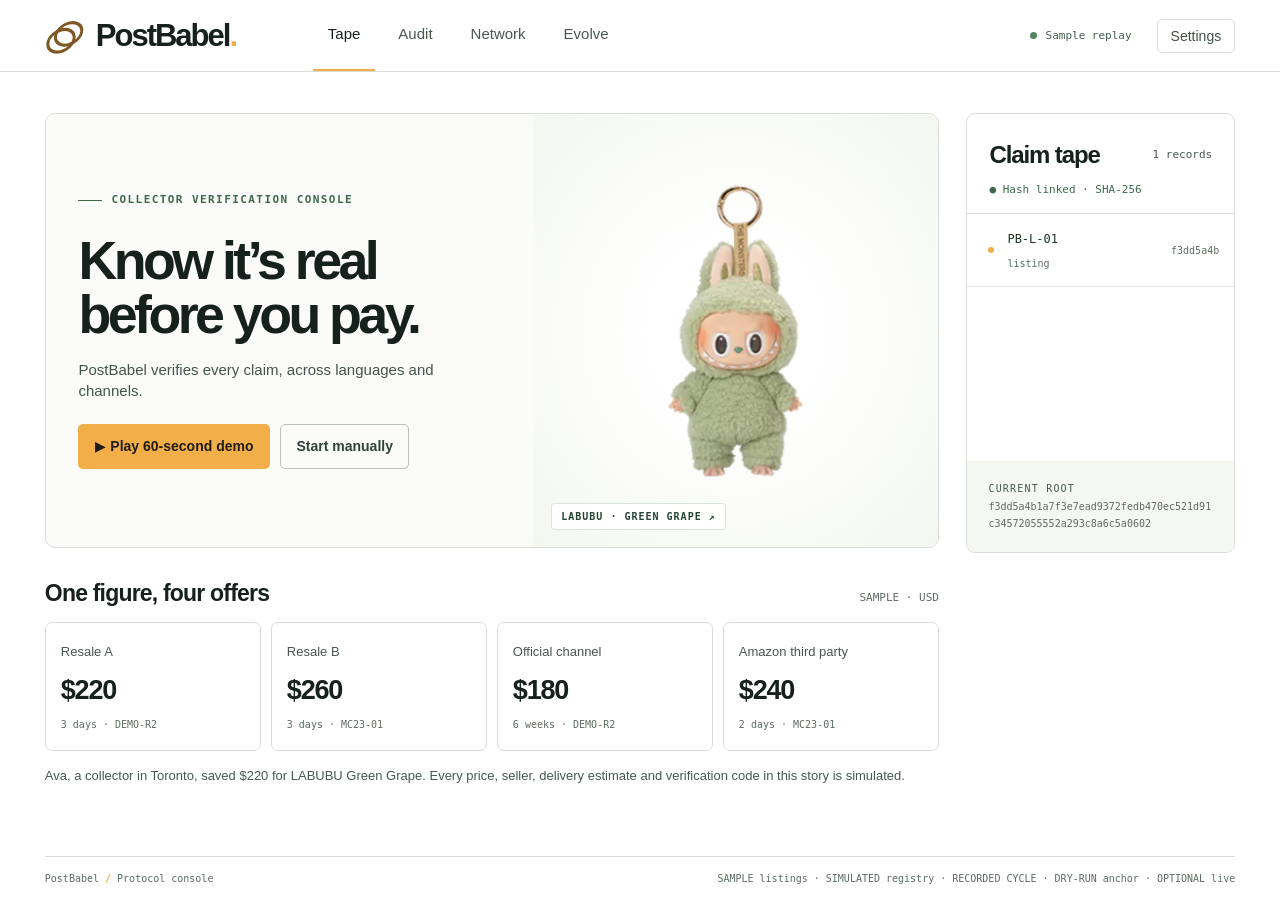
==== index.html @ d7494ce2 "Publish PostBabel collectible verification demo" ====
<!doctype html>
<html lang="en">
<head>
<meta charset="utf-8"><meta name="viewport" content="width=device-width, initial-scale=1">
<meta name="theme-color" content="#ffffff"><title>PostBabel · Claim Tape</title>
<link rel="icon" href="data:,"><link rel="preload" as="image" href="assets/labubu-green-grape.webp" fetchpriority="high"><link rel="stylesheet" href="style.css">
<script defer src="lib/sha256.js"></script><script defer src="data.js"></script><script defer src="engine.js"></script>
<script defer src="views.js"></script><script defer src="app.js"></script>
</head><body>
<header class="top"><button class="brand" data-act="home" aria-label="PostBabel home"><i class="reel"></i>PostBabel<span>.</span></button>
<nav id="views" aria-label="Console views"></nav><div class="system"><b class="statusdot"></b> Sample replay <button data-act="settings" class="settings">Settings</button></div></header>
<main class="shell"><section id="work" aria-live="off"></section><aside id="rail" aria-label="Claim tape"></aside></main>
<footer><span>PostBabel <b>/</b> Protocol console</span><span>SAMPLE listings · SIMULATED registry · RECORDED CYCLE · DRY-RUN anchor · OPTIONAL live</span></footer>
<dialog id="dialog"><div class="dialogbar"><span id="dialogTitle"></span><button class="quiet" data-act="close">Close ×</button></div><div id="dialogBody"></div></dialog>
<div id="notice" role="status"></div>
</body></html>
---- style.css ----
:root{color-scheme:light;--bg:#ffffff;--panel:#ffffff;--panel2:#f9faf8;--line:#d8ded8;--ink:#16201c;--dim:#49574f;--muted:#5e6b62;--amber:#f2af49;--moss:#3d684d;--red:#a64232;--font:"Helvetica Neue",Arial,"PingFang SC",sans-serif;--mono:"SF Mono",Menlo,Consolas,monospace}
*{box-sizing:border-box}body{margin:0;background:var(--bg);color:var(--ink);font:16px/1.48 var(--font)}button,input,select,textarea{font:inherit}button,select{cursor:pointer}button:focus-visible,a:focus-visible,input:focus-visible,textarea:focus-visible,select:focus-visible{outline:2px solid var(--amber);outline-offset:3px}button{color:var(--ink);background:none;border:0}button:disabled{opacity:.42;cursor:default}a{color:var(--amber)}button:not(:disabled),a{transition:background .18s,color .18s,border-color .18s}button:not(:disabled):hover{color:#152e21}h1,h2,h3,h4,p{margin:0}button.primary:hover{background:#f5c37e;color:#1b231c}button.secondary:hover,.pill:hover,.mini:hover{background:#ecf1e9}
.top{height:72px;display:flex;align-items:center;border-bottom:1px solid var(--line);padding:0 clamp(24px,3.5vw,72px);gap:clamp(30px,6vw,114px);background:#ffffff}
.brand{font-weight:690;font-size:31px;letter-spacing:-2px;display:flex;align-items:center;padding:0;line-height:1}.brand span{color:var(--amber)}.reel{position:relative;display:inline-block;width:38px;height:32px;margin-right:13px;transform:rotate(-13deg)}.reel:before,.reel:after{content:'';position:absolute;width:24px;height:18px;border:3px solid #7e5724;border-radius:50%;transform:skew(-16deg);left:0;top:8px}.reel:after{left:9px;top:3px}.top nav{align-self:stretch;display:flex;gap:8px}.top nav button{padding:0 15px;border-bottom:2px solid transparent;color:var(--dim);font-size:15px}.top nav button.on{color:var(--ink);border-color:var(--amber)}.system{margin-left:auto;display:flex;align-items:center;gap:9px;font:11px var(--mono);color:#445e4d;white-space:nowrap}.statusdot{height:7px;width:7px;border-radius:50%;background:#51845f;display:inline-block}.settings{font:14px var(--font);margin-left:16px;border:1px solid var(--line);padding:8px 13px;border-radius:5px;color:#435147}
.shell{display:grid;grid-template-columns:minmax(0,1fr) clamp(255px,21vw,364px);gap:clamp(22px,2.15vw,46px);max-width:2030px;padding:clamp(25px,3.2vw,64px) clamp(24px,3.5vw,72px) 30px;margin:auto;align-items:start}#work{min-width:0}#rail{position:sticky;top:20px;background:#ffffff;border:1px solid var(--line);border-radius:9px;overflow:hidden;min-height:440px;max-height:calc(100vh - 36px);display:flex;flex-direction:column}.railHead{padding:23px 22px 17px;border-bottom:1px solid var(--line)}.railHead h2{font-size:24px;font-weight:580;letter-spacing:-1.1px}.railTop{display:flex;align-items:center;justify-content:space-between}.count{font:11px var(--mono);color:var(--dim)}.railMeta{display:flex;align-items:center;gap:7px;color:var(--moss);font:11px var(--mono);margin-top:11px}.railMeta.bad{color:var(--red)}.railList{overflow-y:auto;min-height:90px;max-height:57vh;scrollbar-width:thin}.railrow{width:100%;padding:12px 15px 12px 21px;display:grid;grid-template-columns:10px 1fr auto;gap:9px;align-items:center;text-align:left;border-bottom:1px solid #e4e8e3}.railrow:hover{background:#eff4ed}.railrow i{display:block;width:6px;height:6px;border-radius:50%;background:var(--amber)}.railrow.check i,.railrow.attestation i{background:var(--moss)}.railrow.translation i{background:#568099}.railrow.fail i,.railrow.dispute i{background:var(--red)}.railrow code{font-size:12px;color:#233429}.railrow small{color:var(--muted);font:10px var(--mono)}.railrow em{font:10px var(--mono);color:var(--muted);font-style:normal}.railfoot{padding:19px 21px;margin-top:auto;background:#f4f7f2;color:var(--muted);font:10px/1.75 var(--mono);overflow-wrap:anywhere}.railfoot strong{display:block;color:var(--dim);font-weight:500;letter-spacing:.12em}
.kicker,.subcap{font:600 11px/1.5 var(--mono);letter-spacing:.13em;text-transform:uppercase;color:var(--moss)}.kicker{display:flex;align-items:center;gap:9px}.kicker:before{content:'';height:1px;width:24px;background:currentColor}.hero{display:grid;grid-template-columns:minmax(0,1fr) minmax(235px,.83fr);background:#fbfcf9;border:1px solid var(--line);border-radius:10px;overflow:hidden;min-height:435px}.heroCopy{padding:clamp(27px,3vw,62px) clamp(22px,2.55vw,54px);display:flex;flex-direction:column;justify-content:center}.hero h1{font-size:clamp(42px,4.2vw,84px);font-weight:550;letter-spacing:-.066em;line-height:1.015;margin:24px 0 17px}.heroCopy p{max-width:32em;color:#455448;font-size:clamp(15px,1.1vw,21px);line-height:1.45}.heroArt{margin:0;position:relative;background:#f0f1e9;min-height:355px;overflow:hidden}.heroArt img{position:absolute;width:100%;height:100%;object-fit:cover;object-position:51% center}.heroArt figcaption{position:absolute;left:18px;bottom:17px;font:10px var(--mono);letter-spacing:.1em;background:#f5f7eced;color:#16201c;padding:7px 9px;border-radius:3px}.actions{display:flex;gap:10px;align-items:center;flex-wrap:wrap;margin:22px 0 0}.primary,.secondary,.pill,.mini,.quiet{border-radius:5px;font-weight:570}.primary{background:var(--amber);color:#211c13;padding:12px 17px;font-size:14px}.secondary{border:1px solid #b9c2b9;color:#304135;padding:11px 15px;font-size:14px}.quiet{color:var(--dim);font-size:13px;padding:7px 9px}.mini,.pill{display:inline-block;background:#f5f7f2;border:1px solid var(--line);color:#3c5144;padding:7px 11px;font-size:12px}.pill.active,.mini.active{border-color:#9a7446;color:#79511b}.metaLine{display:flex;justify-content:space-between;align-items:baseline;gap:15px;margin:28px 0 12px}.metaLine h2{font-size:23px;letter-spacing:-.8px;font-weight:570}.metaLine span{font:11px var(--mono);color:var(--muted)}.offerGrid{display:grid;grid-template-columns:repeat(4,1fr);gap:10px}.offerTile{background:var(--panel);border:1px solid var(--line);border-radius:7px;padding:16px 15px;text-align:left;min-width:0}.offerTile:hover{border-color:#879e84}.offerTile .price{display:block;font-size:27px;letter-spacing:-1.2px;margin:8px 0 0}.offerTile .channel{color:var(--dim);font-size:13px}.offerTile small{font:10px var(--mono);color:var(--muted)}.introNote{font-size:13px;color:var(--dim);margin-top:15px}
.stagehead{display:flex;align-items:flex-end;justify-content:space-between;gap:14px;margin-bottom:18px}.stagehead h1,.viewhead h1{font-size:clamp(34px,3vw,57px);line-height:1.08;letter-spacing:-.052em;font-weight:540;margin:9px 0}.stagehead p,.viewhead p,.lead{font-size:15px;color:var(--dim);max-width:70ch}.stepbar{display:flex;gap:2px;margin-bottom:18px;border-bottom:1px solid var(--line);overflow:auto}.stepbar button{padding:9px 10px 11px;font:11px var(--mono);color:var(--muted);border-bottom:2px solid transparent;white-space:nowrap}.stepbar button.current{border-color:var(--amber);color:#7a541d}.panel{border:1px solid var(--line);background:var(--panel);border-radius:8px;padding:clamp(17px,1.8vw,35px)}.panel+.panel{margin-top:14px}.panel h3,.panel h2{font-weight:580;letter-spacing:-.65px;line-height:1.24}.panel h3{font-size:21px}.panel h2{font-size:27px}.panel p{color:var(--dim)}.panel .subcap{display:block;margin-bottom:9px}.split{display:grid;grid-template-columns:1fr 1fr;gap:16px}.split .panel+.panel{margin:0}.stageNav{display:flex;justify-content:space-between;align-items:center;margin-top:16px}.stepCount,.mono,code,pre{font-family:var(--mono)}.stepCount{font-size:12px;color:var(--muted)}textarea,input,select{background:#ffffff;color:var(--ink);border:1px solid #c8d1c8;border-radius:4px;padding:9px 11px;max-width:100%}textarea{width:100%;min-height:112px;padding:15px;margin-top:13px;resize:vertical;line-height:1.6}.fieldgrid{display:grid;grid-template-columns:1fr 1fr;gap:0 20px}.field{padding:11px 0;border-bottom:1px solid var(--line)}.field small{display:block;color:var(--muted);font:10px var(--mono);letter-spacing:.07em;text-transform:uppercase}.field div{margin-top:3px}.chips{display:flex;gap:7px;flex-wrap:wrap;margin-top:12px}.note{font-size:13px;color:var(--dim);margin-top:12px}.source{font-size:19px;color:#1e3027;line-height:1.86;margin:10px 0}mark{background:#fbf0ce;color:#624814;border-bottom:1px solid var(--amber);border-radius:2px;padding:1px 2px}.gloss{padding:9px 0;border-bottom:1px solid var(--line)}.gloss b{color:#25392a}.gloss span{color:var(--dim);font-size:13px}.chip{display:inline-flex;align-items:center;gap:5px;font:10px var(--mono);letter-spacing:.06em;text-transform:uppercase;padding:5px 7px;border-radius:3px;color:#42544a;background:#eaf0e9;white-space:nowrap}.chip.pass,.chip.green{color:#215e36;background:#e2f1e2}.chip.fail,.chip.red{color:#933724;background:#fbe7e1}.chip.warn{color:#76541e;background:#fbf0d8}.chip.info{color:#3f5b66;background:#e9f0f3}
.result{padding:18px 20px;border-left:3px solid var(--moss);background:#ecf5ec;border-radius:3px;margin-bottom:14px}.result.bad{background:#fcf0ed;border-color:var(--red)}.result h2{font-size:clamp(24px,2.0vw,39px);font-weight:550;letter-spacing:-.04em;margin:6px 0}.result p{color:#405246;font-size:14px}.checks{display:grid;grid-template-columns:1fr 1fr;gap:10px;margin-top:14px}.check{padding:13px;border:1px solid var(--line);background:#fcfdfb;border-radius:4px;display:flex;justify-content:space-between;align-items:center;gap:6px}.check small{display:block;color:var(--muted);font-size:12px}.controls{display:flex;gap:8px;flex-wrap:wrap;align-items:center;margin:15px 0}.controls label{color:var(--dim);font-size:12px}.controls select{display:block;font-size:13px;min-width:93px;padding:5px 7px;margin-top:3px}.datatable{width:100%;border-collapse:collapse;text-align:left}.datatable th{font:10px var(--mono);text-transform:uppercase;letter-spacing:.08em;color:var(--muted);padding:9px 10px;border-bottom:1px solid var(--line)}.datatable td{padding:10px;border-bottom:1px solid #e3e8e2;font-size:13px}.datatable tr.selected{background:#f1f6ef}.datatable tr.broken{background:#fae8e3}.datatable button{padding:0;text-align:left;color:#715221}.tablewrap{overflow:auto;max-height:49vh}.viewhead{margin-bottom:17px}.hex{display:block;overflow-wrap:anywhere;font:12px/1.65 var(--mono);color:#3a5d40;background:#f4f6f1;border:1px solid var(--line);border-radius:4px;padding:12px;margin:10px 0}.rolegrid{display:grid;grid-template-columns:repeat(3,1fr);gap:10px;margin:15px 0}.rolegrid .panel{margin:0;padding:17px}.rolegrid p{font-size:13px;margin-top:5px}.metrics{display:flex;gap:12px;align-items:flex-end;height:116px;padding:8px 0 0;margin:12px 0 18px}.bar{flex:1;background:#c8dcc1;border-top:2px solid #6c8f65;border-radius:3px 3px 0 0;min-width:0;display:flex;align-items:flex-start;justify-content:space-between;padding:7px 8px;font:12px var(--mono)}.bar:last-child{background:#adcaa2}.matrix td{padding:5px 9px}.cellscore{font:11px var(--mono);color:#426849}.draft{line-height:1.65;padding-left:22px;color:#243529}.draft li{margin:8px 0}.test{display:flex;justify-content:space-between;border-bottom:1px solid var(--line);padding:8px 0;gap:10px}.demoStrip{margin-bottom:14px;display:flex;align-items:center;gap:13px;background:#f4f6f0;padding:9px 12px;border:1px solid #d3decf;border-radius:5px;font:11px var(--mono);color:#3f5542}.demoStrip progress{flex:1;height:5px;accent-color:var(--amber)}footer{display:flex;justify-content:space-between;gap:16px;margin:12px clamp(24px,3.5vw,72px) 0;border-top:1px solid var(--line);padding:14px 0;color:var(--muted);font:10px/1.5 var(--mono)}footer b{color:var(--amber)}dialog{width:min(680px,93vw);max-height:85vh;color:var(--ink);background:var(--panel);border:1px solid #b7c6b6;border-radius:9px;padding:0;box-shadow:0 30px 130px #182c1e35}dialog::backdrop{background:#14241959}.dialogbar{display:flex;justify-content:space-between;align-items:center;padding:12px 20px;border-bottom:1px solid var(--line);font:13px var(--mono)}#dialogBody{padding:19px 21px}pre{font-size:12px;line-height:1.55;white-space:pre-wrap;overflow-wrap:anywhere}.formrow{display:block;margin:12px 0;font-size:13px;color:var(--dim)}.formrow input:not([type=checkbox]){width:100%;margin-top:4px}.formrow input[type=checkbox]{vertical-align:middle}#notice{position:fixed;bottom:23px;left:50%;transform:translateX(-50%);background:#e6efe2;color:#203b2a;border-radius:4px;padding:8px 15px;box-shadow:0 5px 20px #1d321b24;font-size:13px;opacity:0;pointer-events:none}.visible#notice{opacity:1}.muted{color:var(--dim)}.sr{position:absolute;width:1px;height:1px;overflow:hidden;clip-path:inset(50%)}.listempty{padding:25px 20px;color:var(--dim);font-size:13px}
@media(min-width:1600px){.hero{min-height:510px}.top{height:90px}.offerTile{padding:22px}.heroArt figcaption{left:24px;bottom:22px}.railrow{padding-top:15px;padding-bottom:15px}.panel p,.datatable td{font-size:16px}.stagehead p,.viewhead p{font-size:19px}}
@media(max-width:1100px){.shell{grid-template-columns:minmax(0,1fr) 225px;gap:16px}.top{gap:22px}.top nav{gap:0}.top nav button{padding:0 10px}.hero{grid-template-columns:1.04fr .83fr}.heroCopy{padding:24px}.hero h1{font-size:43px}.heroArt{min-height:310px}.offerGrid{grid-template-columns:repeat(2,1fr)}.system{font-size:10px}.checks{grid-template-columns:1fr}}
@media(max-width:760px){.top{height:auto;min-height:63px;gap:10px;padding:10px 14px;flex-wrap:wrap}.brand{font-size:24px}.top nav{order:3;width:100%;height:35px}.top nav button{flex:1}.shell{grid-template-columns:1fr;padding:18px 14px}.hero{grid-template-columns:1fr}.heroArt{min-height:235px;max-height:280px}.heroArt img{object-fit:contain}.hero h1{font-size:45px}.heroCopy{padding:25px}.split,.rolegrid{grid-template-columns:1fr}#rail{position:static;min-height:0}.railList{max-height:230px}.system{margin-left:auto}.stagehead{align-items:flex-start;flex-direction:column}.stagehead p{font-size:14px}.stepbar button{padding:8px 6px}footer{flex-direction:column;margin:10px 14px}.panel{padding:15px}.rolegrid .panel{margin:0}}
@media(prefers-reduced-motion:reduce){*{transition:none!important;scroll-behavior:auto!important}}

body{min-height:100vh;display:flex;flex-direction:column}.shell{width:100%;flex:1}footer{position:sticky;bottom:0;z-index:2;background:var(--bg)}
@media(max-width:760px){footer{position:static}}

.heroArt{background:radial-gradient(ellipse at center,#fff 28%,#f4f7f0 100%)}
.heroArt img{object-fit:contain;inset:0;margin:auto;height:90%;width:100%}
.heroArt figcaption{background:#ffffffeb;border:1px solid #dce5d9}
.heroArt a{color:#244435;text-decoration:none;font-weight:600}
.heroArt a:hover,.sourceLink:hover{text-decoration:underline}
.sourceLink{color:#255c42;font-weight:600}
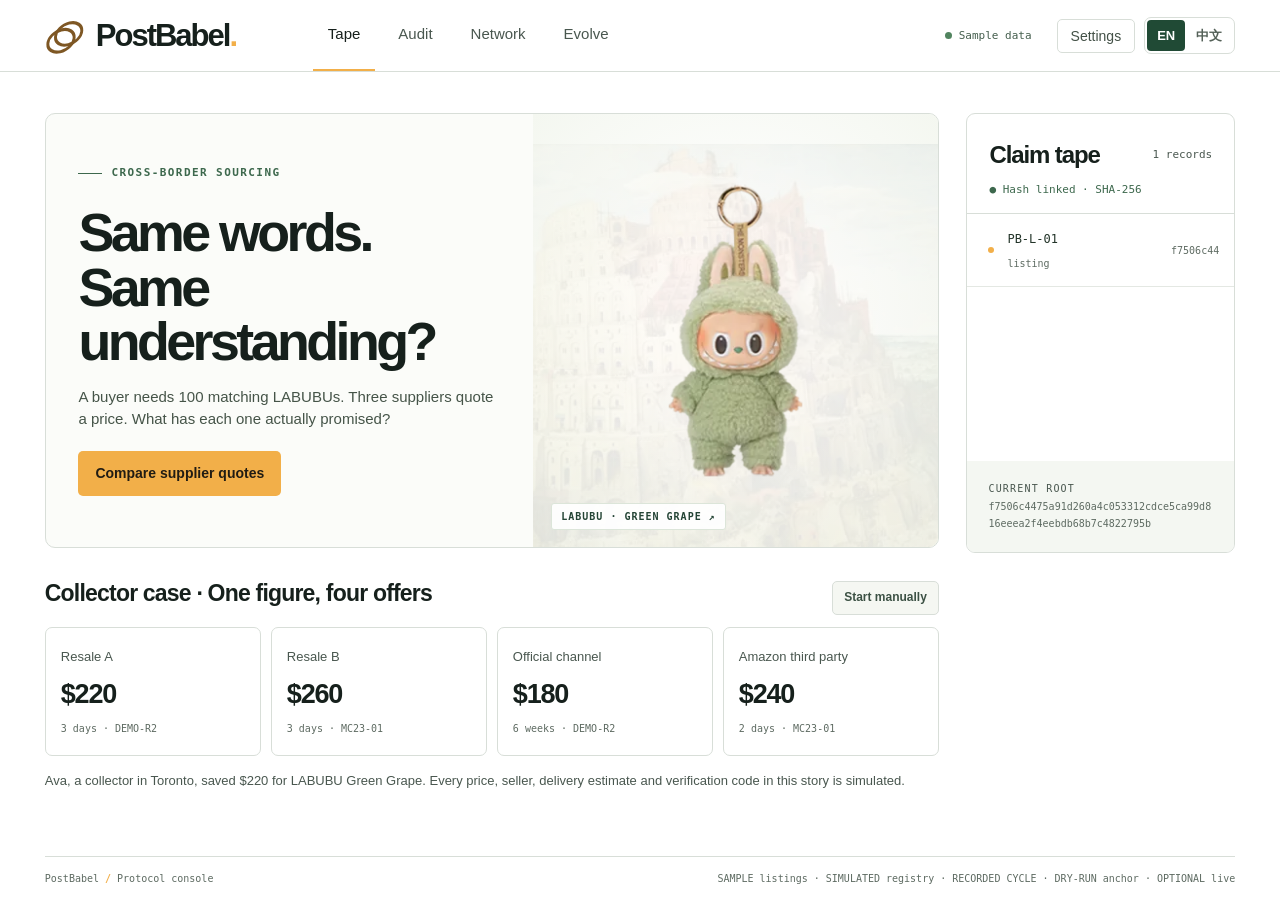
==== commit 472342d6: "Ship bilingual sourcing workspace and versioned evidence API" ====
--- a/index.html
+++ b/index.html
@@ -5,10 +5,10 @@
 <meta name="theme-color" content="#ffffff"><title>PostBabel · Claim Tape</title>
 <link rel="icon" href="data:,"><link rel="preload" as="image" href="assets/labubu-green-grape.webp" fetchpriority="high"><link rel="stylesheet" href="style.css">
 <script defer src="lib/sha256.js"></script><script defer src="data.js"></script><script defer src="engine.js"></script>
-<script defer src="views.js"></script><script defer src="app.js"></script>
+<script defer src="views.js"></script><script defer src="locale.js"></script><script defer src="app.js"></script>
 </head><body>
 <header class="top"><button class="brand" data-act="home" aria-label="PostBabel home"><i class="reel"></i>PostBabel<span>.</span></button>
-<nav id="views" aria-label="Console views"></nav><div class="system"><b class="statusdot"></b> Sample replay <button data-act="settings" class="settings">Settings</button></div></header>
+<nav id="views" aria-label="Console views"></nav><div class="system"><span class="replay-status"><b class="statusdot"></b> Sample data</span><button data-act="settings" class="settings">Settings</button><div class="language" role="group" aria-label="Display language"><button type="button" data-language="en" data-keep-language lang="en" aria-label="English" aria-pressed="true">EN</button><button type="button" data-language="zh" data-keep-language lang="zh-CN" aria-label="中文" aria-pressed="false">中文</button></div></div></header>
 <main class="shell"><section id="work" aria-live="off"></section><aside id="rail" aria-label="Claim tape"></aside></main>
 <footer><span>PostBabel <b>/</b> Protocol console</span><span>SAMPLE listings · SIMULATED registry · RECORDED CYCLE · DRY-RUN anchor · OPTIONAL live</span></footer>
 <dialog id="dialog"><div class="dialogbar"><span id="dialogTitle"></span><button class="quiet" data-act="close">Close ×</button></div><div id="dialogBody"></div></dialog>
--- a/style.css
+++ b/style.css
@@ -5,7 +5,7 @@
 .shell{display:grid;grid-template-columns:minmax(0,1fr) clamp(255px,21vw,364px);gap:clamp(22px,2.15vw,46px);max-width:2030px;padding:clamp(25px,3.2vw,64px) clamp(24px,3.5vw,72px) 30px;margin:auto;align-items:start}#work{min-width:0}#rail{position:sticky;top:20px;background:#ffffff;border:1px solid var(--line);border-radius:9px;overflow:hidden;min-height:440px;max-height:calc(100vh - 36px);display:flex;flex-direction:column}.railHead{padding:23px 22px 17px;border-bottom:1px solid var(--line)}.railHead h2{font-size:24px;font-weight:580;letter-spacing:-1.1px}.railTop{display:flex;align-items:center;justify-content:space-between}.count{font:11px var(--mono);color:var(--dim)}.railMeta{display:flex;align-items:center;gap:7px;color:var(--moss);font:11px var(--mono);margin-top:11px}.railMeta.bad{color:var(--red)}.railList{overflow-y:auto;min-height:90px;max-height:57vh;scrollbar-width:thin}.railrow{width:100%;padding:12px 15px 12px 21px;display:grid;grid-template-columns:10px 1fr auto;gap:9px;align-items:center;text-align:left;border-bottom:1px solid #e4e8e3}.railrow:hover{background:#eff4ed}.railrow i{display:block;width:6px;height:6px;border-radius:50%;background:var(--amber)}.railrow.check i,.railrow.attestation i{background:var(--moss)}.railrow.translation i{background:#568099}.railrow.fail i,.railrow.dispute i{background:var(--red)}.railrow code{font-size:12px;color:#233429}.railrow small{color:var(--muted);font:10px var(--mono)}.railrow em{font:10px var(--mono);color:var(--muted);font-style:normal}.railfoot{padding:19px 21px;margin-top:auto;background:#f4f7f2;color:var(--muted);font:10px/1.75 var(--mono);overflow-wrap:anywhere}.railfoot strong{display:block;color:var(--dim);font-weight:500;letter-spacing:.12em}
 .kicker,.subcap{font:600 11px/1.5 var(--mono);letter-spacing:.13em;text-transform:uppercase;color:var(--moss)}.kicker{display:flex;align-items:center;gap:9px}.kicker:before{content:'';height:1px;width:24px;background:currentColor}.hero{display:grid;grid-template-columns:minmax(0,1fr) minmax(235px,.83fr);background:#fbfcf9;border:1px solid var(--line);border-radius:10px;overflow:hidden;min-height:435px}.heroCopy{padding:clamp(27px,3vw,62px) clamp(22px,2.55vw,54px);display:flex;flex-direction:column;justify-content:center}.hero h1{font-size:clamp(42px,4.2vw,84px);font-weight:550;letter-spacing:-.066em;line-height:1.015;margin:24px 0 17px}.heroCopy p{max-width:32em;color:#455448;font-size:clamp(15px,1.1vw,21px);line-height:1.45}.heroArt{margin:0;position:relative;background:#f0f1e9;min-height:355px;overflow:hidden}.heroArt img{position:absolute;width:100%;height:100%;object-fit:cover;object-position:51% center}.heroArt figcaption{position:absolute;left:18px;bottom:17px;font:10px var(--mono);letter-spacing:.1em;background:#f5f7eced;color:#16201c;padding:7px 9px;border-radius:3px}.actions{display:flex;gap:10px;align-items:center;flex-wrap:wrap;margin:22px 0 0}.primary,.secondary,.pill,.mini,.quiet{border-radius:5px;font-weight:570}.primary{background:var(--amber);color:#211c13;padding:12px 17px;font-size:14px}.secondary{border:1px solid #b9c2b9;color:#304135;padding:11px 15px;font-size:14px}.quiet{color:var(--dim);font-size:13px;padding:7px 9px}.mini,.pill{display:inline-block;background:#f5f7f2;border:1px solid var(--line);color:#3c5144;padding:7px 11px;font-size:12px}.pill.active,.mini.active{border-color:#9a7446;color:#79511b}.metaLine{display:flex;justify-content:space-between;align-items:baseline;gap:15px;margin:28px 0 12px}.metaLine h2{font-size:23px;letter-spacing:-.8px;font-weight:570}.metaLine span{font:11px var(--mono);color:var(--muted)}.offerGrid{display:grid;grid-template-columns:repeat(4,1fr);gap:10px}.offerTile{background:var(--panel);border:1px solid var(--line);border-radius:7px;padding:16px 15px;text-align:left;min-width:0}.offerTile:hover{border-color:#879e84}.offerTile .price{display:block;font-size:27px;letter-spacing:-1.2px;margin:8px 0 0}.offerTile .channel{color:var(--dim);font-size:13px}.offerTile small{font:10px var(--mono);color:var(--muted)}.introNote{font-size:13px;color:var(--dim);margin-top:15px}
 .stagehead{display:flex;align-items:flex-end;justify-content:space-between;gap:14px;margin-bottom:18px}.stagehead h1,.viewhead h1{font-size:clamp(34px,3vw,57px);line-height:1.08;letter-spacing:-.052em;font-weight:540;margin:9px 0}.stagehead p,.viewhead p,.lead{font-size:15px;color:var(--dim);max-width:70ch}.stepbar{display:flex;gap:2px;margin-bottom:18px;border-bottom:1px solid var(--line);overflow:auto}.stepbar button{padding:9px 10px 11px;font:11px var(--mono);color:var(--muted);border-bottom:2px solid transparent;white-space:nowrap}.stepbar button.current{border-color:var(--amber);color:#7a541d}.panel{border:1px solid var(--line);background:var(--panel);border-radius:8px;padding:clamp(17px,1.8vw,35px)}.panel+.panel{margin-top:14px}.panel h3,.panel h2{font-weight:580;letter-spacing:-.65px;line-height:1.24}.panel h3{font-size:21px}.panel h2{font-size:27px}.panel p{color:var(--dim)}.panel .subcap{display:block;margin-bottom:9px}.split{display:grid;grid-template-columns:1fr 1fr;gap:16px}.split .panel+.panel{margin:0}.stageNav{display:flex;justify-content:space-between;align-items:center;margin-top:16px}.stepCount,.mono,code,pre{font-family:var(--mono)}.stepCount{font-size:12px;color:var(--muted)}textarea,input,select{background:#ffffff;color:var(--ink);border:1px solid #c8d1c8;border-radius:4px;padding:9px 11px;max-width:100%}textarea{width:100%;min-height:112px;padding:15px;margin-top:13px;resize:vertical;line-height:1.6}.fieldgrid{display:grid;grid-template-columns:1fr 1fr;gap:0 20px}.field{padding:11px 0;border-bottom:1px solid var(--line)}.field small{display:block;color:var(--muted);font:10px var(--mono);letter-spacing:.07em;text-transform:uppercase}.field div{margin-top:3px}.chips{display:flex;gap:7px;flex-wrap:wrap;margin-top:12px}.note{font-size:13px;color:var(--dim);margin-top:12px}.source{font-size:19px;color:#1e3027;line-height:1.86;margin:10px 0}mark{background:#fbf0ce;color:#624814;border-bottom:1px solid var(--amber);border-radius:2px;padding:1px 2px}.gloss{padding:9px 0;border-bottom:1px solid var(--line)}.gloss b{color:#25392a}.gloss span{color:var(--dim);font-size:13px}.chip{display:inline-flex;align-items:center;gap:5px;font:10px var(--mono);letter-spacing:.06em;text-transform:uppercase;padding:5px 7px;border-radius:3px;color:#42544a;background:#eaf0e9;white-space:nowrap}.chip.pass,.chip.green{color:#215e36;background:#e2f1e2}.chip.fail,.chip.red{color:#933724;background:#fbe7e1}.chip.warn{color:#76541e;background:#fbf0d8}.chip.info{color:#3f5b66;background:#e9f0f3}
-.result{padding:18px 20px;border-left:3px solid var(--moss);background:#ecf5ec;border-radius:3px;margin-bottom:14px}.result.bad{background:#fcf0ed;border-color:var(--red)}.result h2{font-size:clamp(24px,2.0vw,39px);font-weight:550;letter-spacing:-.04em;margin:6px 0}.result p{color:#405246;font-size:14px}.checks{display:grid;grid-template-columns:1fr 1fr;gap:10px;margin-top:14px}.check{padding:13px;border:1px solid var(--line);background:#fcfdfb;border-radius:4px;display:flex;justify-content:space-between;align-items:center;gap:6px}.check small{display:block;color:var(--muted);font-size:12px}.controls{display:flex;gap:8px;flex-wrap:wrap;align-items:center;margin:15px 0}.controls label{color:var(--dim);font-size:12px}.controls select{display:block;font-size:13px;min-width:93px;padding:5px 7px;margin-top:3px}.datatable{width:100%;border-collapse:collapse;text-align:left}.datatable th{font:10px var(--mono);text-transform:uppercase;letter-spacing:.08em;color:var(--muted);padding:9px 10px;border-bottom:1px solid var(--line)}.datatable td{padding:10px;border-bottom:1px solid #e3e8e2;font-size:13px}.datatable tr.selected{background:#f1f6ef}.datatable tr.broken{background:#fae8e3}.datatable button{padding:0;text-align:left;color:#715221}.tablewrap{overflow:auto;max-height:49vh}.viewhead{margin-bottom:17px}.hex{display:block;overflow-wrap:anywhere;font:12px/1.65 var(--mono);color:#3a5d40;background:#f4f6f1;border:1px solid var(--line);border-radius:4px;padding:12px;margin:10px 0}.rolegrid{display:grid;grid-template-columns:repeat(3,1fr);gap:10px;margin:15px 0}.rolegrid .panel{margin:0;padding:17px}.rolegrid p{font-size:13px;margin-top:5px}.metrics{display:flex;gap:12px;align-items:flex-end;height:116px;padding:8px 0 0;margin:12px 0 18px}.bar{flex:1;background:#c8dcc1;border-top:2px solid #6c8f65;border-radius:3px 3px 0 0;min-width:0;display:flex;align-items:flex-start;justify-content:space-between;padding:7px 8px;font:12px var(--mono)}.bar:last-child{background:#adcaa2}.matrix td{padding:5px 9px}.cellscore{font:11px var(--mono);color:#426849}.draft{line-height:1.65;padding-left:22px;color:#243529}.draft li{margin:8px 0}.test{display:flex;justify-content:space-between;border-bottom:1px solid var(--line);padding:8px 0;gap:10px}.demoStrip{margin-bottom:14px;display:flex;align-items:center;gap:13px;background:#f4f6f0;padding:9px 12px;border:1px solid #d3decf;border-radius:5px;font:11px var(--mono);color:#3f5542}.demoStrip progress{flex:1;height:5px;accent-color:var(--amber)}footer{display:flex;justify-content:space-between;gap:16px;margin:12px clamp(24px,3.5vw,72px) 0;border-top:1px solid var(--line);padding:14px 0;color:var(--muted);font:10px/1.5 var(--mono)}footer b{color:var(--amber)}dialog{width:min(680px,93vw);max-height:85vh;color:var(--ink);background:var(--panel);border:1px solid #b7c6b6;border-radius:9px;padding:0;box-shadow:0 30px 130px #182c1e35}dialog::backdrop{background:#14241959}.dialogbar{display:flex;justify-content:space-between;align-items:center;padding:12px 20px;border-bottom:1px solid var(--line);font:13px var(--mono)}#dialogBody{padding:19px 21px}pre{font-size:12px;line-height:1.55;white-space:pre-wrap;overflow-wrap:anywhere}.formrow{display:block;margin:12px 0;font-size:13px;color:var(--dim)}.formrow input:not([type=checkbox]){width:100%;margin-top:4px}.formrow input[type=checkbox]{vertical-align:middle}#notice{position:fixed;bottom:23px;left:50%;transform:translateX(-50%);background:#e6efe2;color:#203b2a;border-radius:4px;padding:8px 15px;box-shadow:0 5px 20px #1d321b24;font-size:13px;opacity:0;pointer-events:none}.visible#notice{opacity:1}.muted{color:var(--dim)}.sr{position:absolute;width:1px;height:1px;overflow:hidden;clip-path:inset(50%)}.listempty{padding:25px 20px;color:var(--dim);font-size:13px}
+.result{padding:18px 20px;border-left:3px solid var(--moss);background:#ecf5ec;border-radius:3px;margin-bottom:14px}.result.bad{background:#fcf0ed;border-color:var(--red)}.result h2{font-size:clamp(24px,2.0vw,39px);font-weight:550;letter-spacing:-.04em;margin:6px 0}.result p{color:#405246;font-size:14px}.checks{display:grid;grid-template-columns:1fr 1fr;gap:10px;margin-top:14px}.check{padding:13px;border:1px solid var(--line);background:#fcfdfb;border-radius:4px;display:flex;justify-content:space-between;align-items:center;gap:6px}.check small{display:block;color:var(--muted);font-size:12px}.controls{display:flex;gap:8px;flex-wrap:wrap;align-items:center;margin:15px 0}.controls label{color:var(--dim);font-size:12px}.controls select{display:block;font-size:13px;min-width:93px;padding:5px 7px;margin-top:3px}.datatable{width:100%;border-collapse:collapse;text-align:left}.datatable th{font:10px var(--mono);text-transform:uppercase;letter-spacing:.08em;color:var(--muted);padding:9px 10px;border-bottom:1px solid var(--line)}.datatable td{padding:10px;border-bottom:1px solid #e3e8e2;font-size:13px}.datatable tr.selected{background:#f1f6ef}.datatable tr.broken{background:#fae8e3}.datatable button{padding:0;text-align:left;color:#715221}.tablewrap{overflow:auto;max-height:49vh}.viewhead{margin-bottom:17px}.hex{display:block;overflow-wrap:anywhere;font:12px/1.65 var(--mono);color:#3a5d40;background:#f4f6f1;border:1px solid var(--line);border-radius:4px;padding:12px;margin:10px 0}.rolegrid{display:grid;grid-template-columns:repeat(3,1fr);gap:10px;margin:15px 0}.rolegrid .panel{margin:0;padding:17px}.rolegrid p{font-size:13px;margin-top:5px}.metrics{display:flex;gap:12px;align-items:flex-end;height:116px;padding:8px 0 0;margin:12px 0 18px}.bar{flex:1;background:#c8dcc1;border-top:2px solid #6c8f65;border-radius:3px 3px 0 0;min-width:0;display:flex;align-items:flex-start;justify-content:space-between;padding:7px 8px;font:12px var(--mono)}.bar:last-child{background:#adcaa2}.matrix td{padding:5px 9px}.cellscore{font:11px var(--mono);color:#426849}.draft{line-height:1.65;padding-left:22px;color:#243529}.draft li{margin:8px 0}.test{display:flex;justify-content:space-between;border-bottom:1px solid var(--line);padding:8px 0;gap:10px}footer{display:flex;justify-content:space-between;gap:16px;margin:12px clamp(24px,3.5vw,72px) 0;border-top:1px solid var(--line);padding:14px 0;color:var(--muted);font:10px/1.5 var(--mono)}footer b{color:var(--amber)}dialog{width:min(680px,93vw);max-height:85vh;color:var(--ink);background:var(--panel);border:1px solid #b7c6b6;border-radius:9px;padding:0;box-shadow:0 30px 130px #182c1e35}dialog::backdrop{background:#14241959}.dialogbar{display:flex;justify-content:space-between;align-items:center;padding:12px 20px;border-bottom:1px solid var(--line);font:13px var(--mono)}#dialogBody{padding:19px 21px}pre{font-size:12px;line-height:1.55;white-space:pre-wrap;overflow-wrap:anywhere}.formrow{display:block;margin:12px 0;font-size:13px;color:var(--dim)}.formrow input:not([type=checkbox]){width:100%;margin-top:4px}.formrow input[type=checkbox]{vertical-align:middle}#notice{position:fixed;bottom:23px;left:50%;transform:translateX(-50%);background:#e6efe2;color:#203b2a;border-radius:4px;padding:8px 15px;box-shadow:0 5px 20px #1d321b24;font-size:13px;opacity:0;pointer-events:none}.visible#notice{opacity:1}.muted{color:var(--dim)}.sr{position:absolute;width:1px;height:1px;overflow:hidden;clip-path:inset(50%)}.listempty{padding:25px 20px;color:var(--dim);font-size:13px}
 @media(min-width:1600px){.hero{min-height:510px}.top{height:90px}.offerTile{padding:22px}.heroArt figcaption{left:24px;bottom:22px}.railrow{padding-top:15px;padding-bottom:15px}.panel p,.datatable td{font-size:16px}.stagehead p,.viewhead p{font-size:19px}}
 @media(max-width:1100px){.shell{grid-template-columns:minmax(0,1fr) 225px;gap:16px}.top{gap:22px}.top nav{gap:0}.top nav button{padding:0 10px}.hero{grid-template-columns:1.04fr .83fr}.heroCopy{padding:24px}.hero h1{font-size:43px}.heroArt{min-height:310px}.offerGrid{grid-template-columns:repeat(2,1fr)}.system{font-size:10px}.checks{grid-template-columns:1fr}}
 @media(max-width:760px){.top{height:auto;min-height:63px;gap:10px;padding:10px 14px;flex-wrap:wrap}.brand{font-size:24px}.top nav{order:3;width:100%;height:35px}.top nav button{flex:1}.shell{grid-template-columns:1fr;padding:18px 14px}.hero{grid-template-columns:1fr}.heroArt{min-height:235px;max-height:280px}.heroArt img{object-fit:contain}.hero h1{font-size:45px}.heroCopy{padding:25px}.split,.rolegrid{grid-template-columns:1fr}#rail{position:static;min-height:0}.railList{max-height:230px}.system{margin-left:auto}.stagehead{align-items:flex-start;flex-direction:column}.stagehead p{font-size:14px}.stepbar button{padding:8px 6px}footer{flex-direction:column;margin:10px 14px}.panel{padding:15px}.rolegrid .panel{margin:0}}
@@ -20,3 +20,18 @@
 .heroArt a{color:#244435;text-decoration:none;font-weight:600}
 .heroArt a:hover,.sourceLink:hover{text-decoration:underline}
 .sourceLink{color:#255c42;font-weight:600}
+.replay-status{display:inline-flex;align-items:center;gap:7px}
+.language{display:inline-flex;align-items:center;gap:1px;padding:2px;border:1px solid var(--line);border-radius:7px;background:white}
+.language button{font:600 13px/1.2 var(--font);padding:8px 10px;border-radius:4px;color:#546158;min-width:38px}
+.language button[aria-pressed=true]{background:#204a35;color:#fff}
+.language button:focus-visible{outline:2px solid #a86611;outline-offset:2px}
+@media(max-width:760px){.system{gap:7px}.system .settings{margin-left:0}.replay-status{display:none}.language button{min-height:36px}.system .settings{min-height:40px}}
+@media(max-width:380px){.top{padding-inline:10px}.system{gap:4px}.settings{padding-inline:8px}.language button{padding-inline:7px}}
+.heroArt::before{content:"";position:absolute;inset:7% 0 0;background:url("assets/babel.webp") center 49%/cover no-repeat;opacity:.085;pointer-events:none}
+.briefGrid{display:grid;grid-template-columns:repeat(3,minmax(0,1fr));gap:11px;margin:22px 0}
+.quoteTile[aria-pressed=true]{border-color:#547a60;box-shadow:inset 0 0 0 1px #547a60;background:#f4f8f2}
+.panel blockquote{margin:18px 0 8px;font-size:clamp(22px,2.6vw,38px);line-height:1.35;font-weight:650;color:#173d2b}
+.briefTranslation{font-size:17px}.briefDraft{margin-top:16px}.briefDraft p{margin:.55em 0}.briefDraft .metaLine{margin-top:0}
+@media(max-width:560px){.briefGrid{gap:7px}.quoteTile{padding:12px 9px}.quoteTile .channel{font-size:12px}}
+.briefGrid + .split blockquote{font-size:clamp(18px,1.65vw,29px);line-height:1.45}
+.briefGrid + .split mark{background:#f6e9ab;color:inherit}
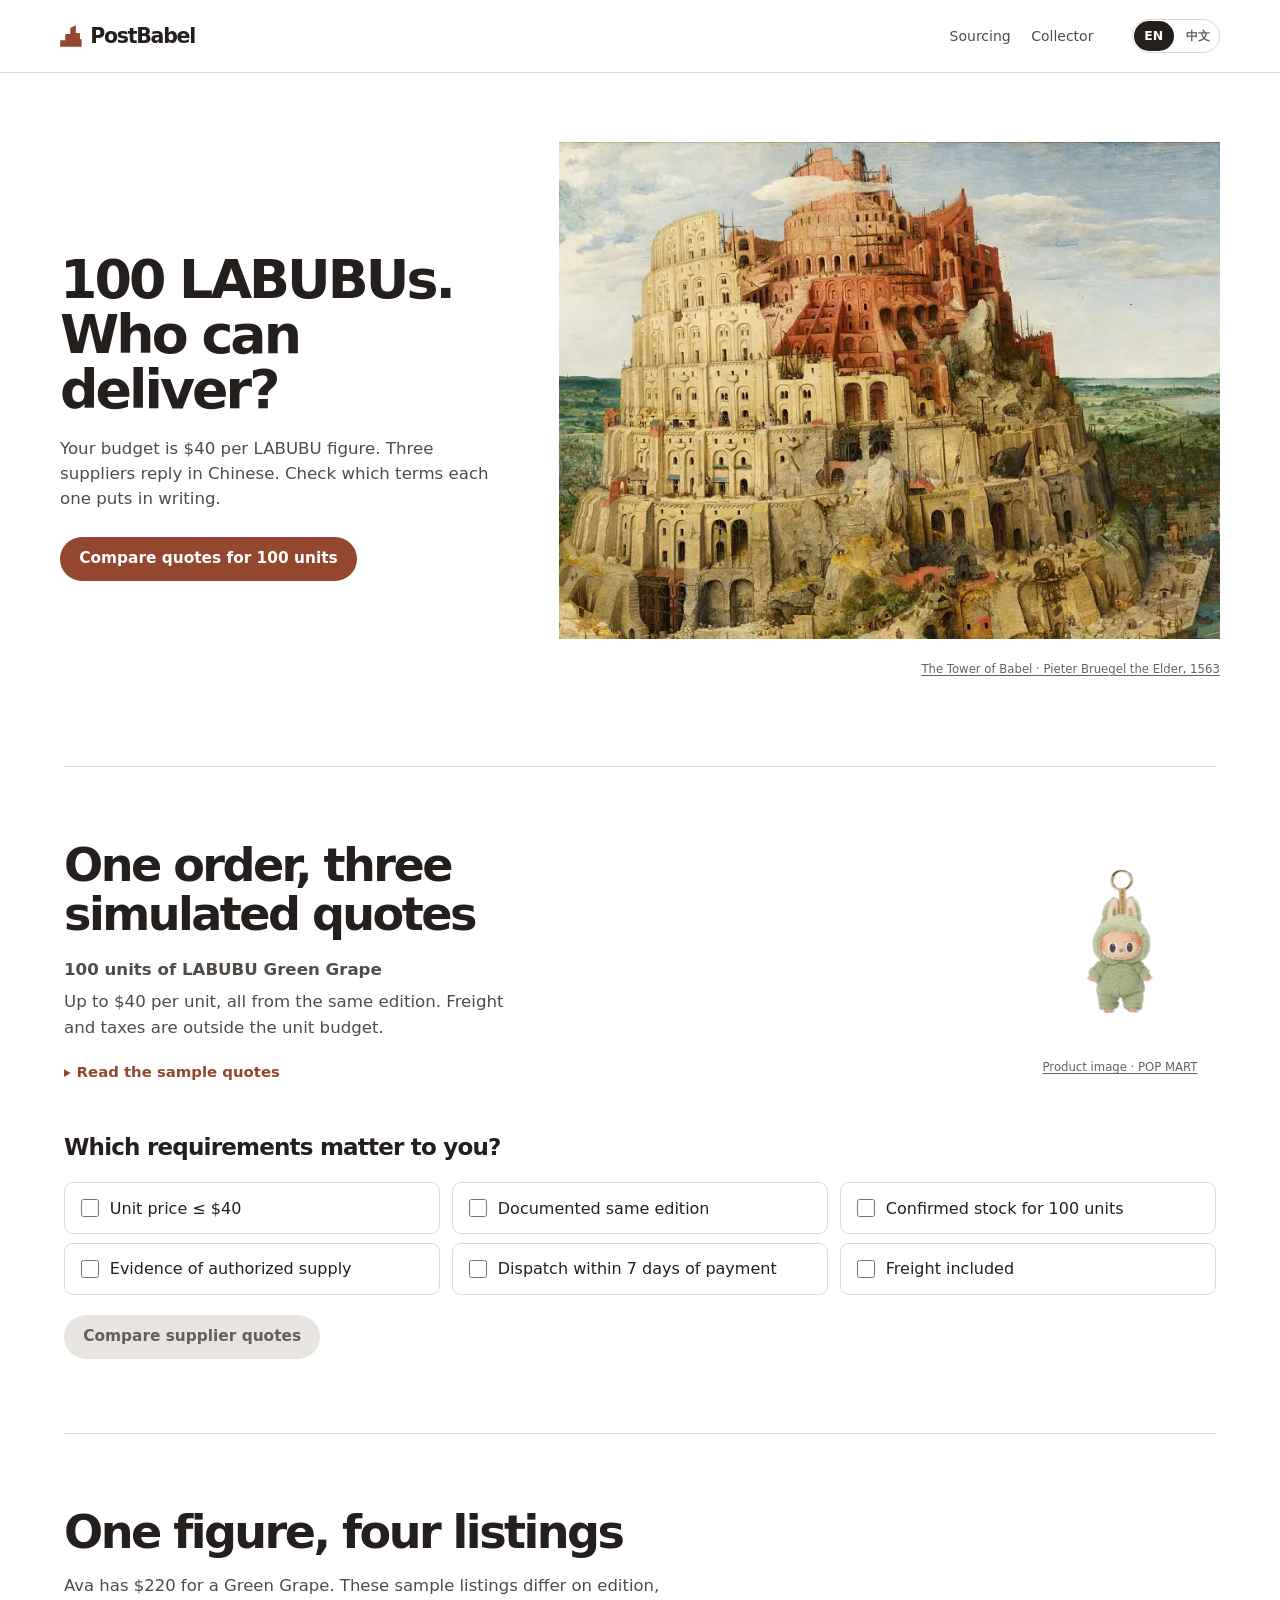
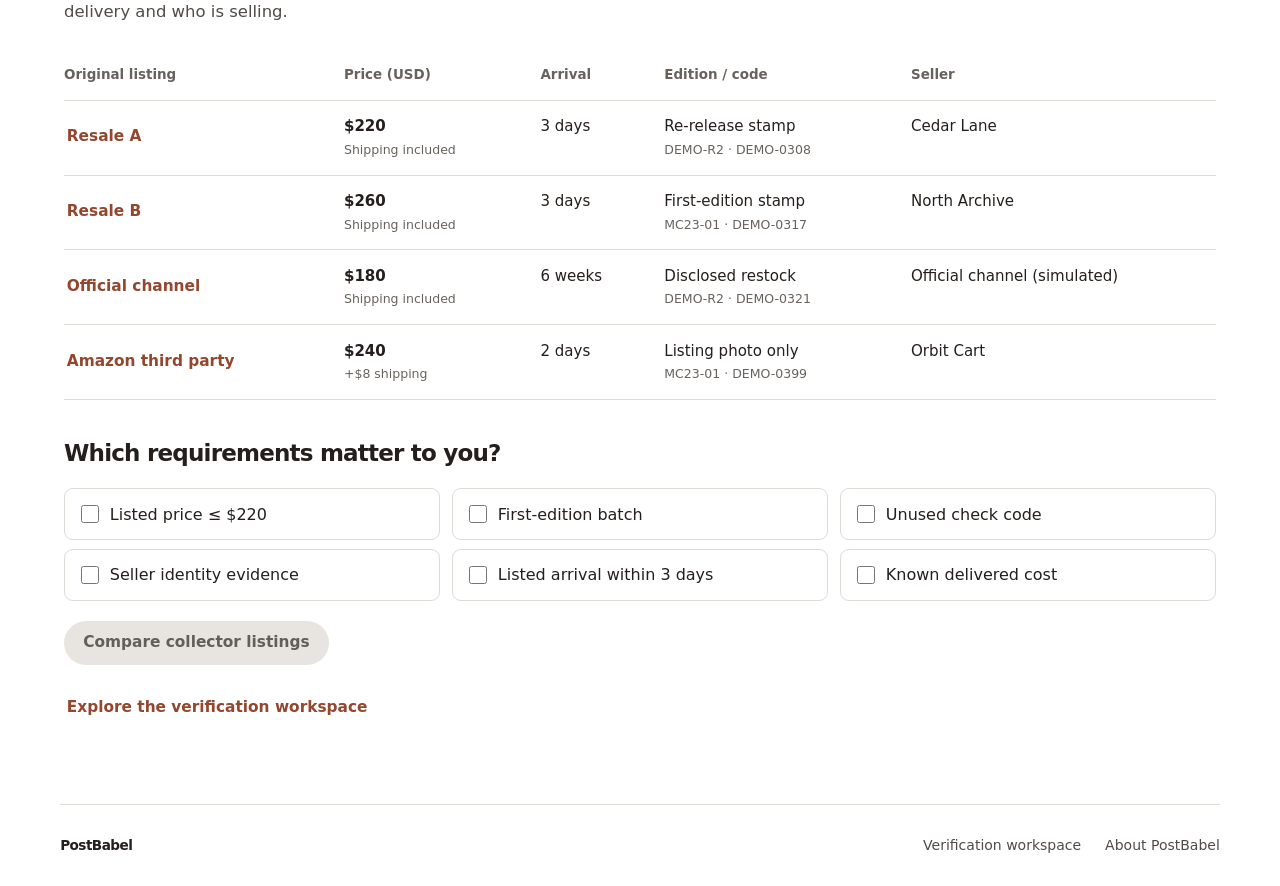
==== commit eca7d33d: "Lead with the sourcing brief and compare offers against buyer-selected criteria" ====
--- a/index.html
+++ b/index.html
@@ -1,16 +1,41 @@
 <!doctype html>
 <html lang="en">
 <head>
-<meta charset="utf-8"><meta name="viewport" content="width=device-width, initial-scale=1">
-<meta name="theme-color" content="#ffffff"><title>PostBabel · Claim Tape</title>
-<link rel="icon" href="data:,"><link rel="preload" as="image" href="assets/labubu-green-grape.webp" fetchpriority="high"><link rel="stylesheet" href="style.css">
-<script defer src="lib/sha256.js"></script><script defer src="data.js"></script><script defer src="engine.js"></script>
-<script defer src="views.js"></script><script defer src="locale.js"></script><script defer src="app.js"></script>
-</head><body>
-<header class="top"><button class="brand" data-act="home" aria-label="PostBabel home"><i class="reel"></i>PostBabel<span>.</span></button>
-<nav id="views" aria-label="Console views"></nav><div class="system"><span class="replay-status"><b class="statusdot"></b> Sample data</span><button data-act="settings" class="settings">Settings</button><div class="language" role="group" aria-label="Display language"><button type="button" data-language="en" data-keep-language lang="en" aria-label="English" aria-pressed="true">EN</button><button type="button" data-language="zh" data-keep-language lang="zh-CN" aria-label="中文" aria-pressed="false">中文</button></div></div></header>
-<main class="shell"><section id="work" aria-live="off"></section><aside id="rail" aria-label="Claim tape"></aside></main>
-<footer><span>PostBabel <b>/</b> Protocol console</span><span>SAMPLE listings · SIMULATED registry · RECORDED CYCLE · DRY-RUN anchor · OPTIONAL live</span></footer>
-<dialog id="dialog"><div class="dialogbar"><span id="dialogTitle"></span><button class="quiet" data-act="close">Close ×</button></div><div id="dialogBody"></div></dialog>
-<div id="notice" role="status"></div>
-</body></html>
+  <meta charset="utf-8">
+  <meta name="viewport" content="width=device-width, initial-scale=1">
+  <meta name="theme-color" content="#ffffff">
+  <meta name="description" content="Choose what matters for a LABUBU purchase. Compare the offers, read the original words, and see what to ask next.">
+  <title>PostBabel · Compare offers</title>
+  <link rel="icon" href="data:,">
+  <link rel="preload" as="image" imagesrcset="assets/babel.webp 439w, assets/babel-medium.webp 800w, assets/babel-hero.webp 1240w" imagesizes="(max-width: 760px) 100vw, 55vw" fetchpriority="high">
+  <link rel="stylesheet" href="style.css?v=20261121-criteria">
+  <script defer src="lib/sha256.js"></script>
+  <script defer src="data.js?v=20261121-criteria"></script>
+  <script defer src="engine.js?v=20261121-criteria"></script>
+  <script defer src="comparison.js?v=20261121-criteria"></script>
+  <script defer src="views.js?v=20261121-criteria"></script>
+  <script defer src="story.js?v=20261121-criteria"></script>
+  <script defer src="locale.js?v=20261121-criteria"></script>
+  <script defer src="app.js?v=20261121-criteria"></script>
+</head>
+<body data-layout="story">
+  <header class="top">
+    <div class="topInner">
+      <button type="button" class="brand" data-act="home" aria-label="PostBabel home"><i class="brandMark" aria-hidden="true"></i>PostBabel</button>
+      <nav id="sectionNav" aria-label="On this page"><a href="#sourcing">Sourcing</a><a href="#collector">Collector</a></nav>
+      <nav id="views" aria-label="Console views" hidden></nav>
+      <div class="language" role="group" aria-label="Display language">
+        <button type="button" data-language="en" data-keep-language lang="en" aria-label="English" aria-pressed="true">EN</button>
+        <button type="button" data-language="zh" data-keep-language lang="zh-CN" aria-label="中文" aria-pressed="false">中文</button>
+      </div>
+    </div>
+  </header>
+  <main class="shell"><div id="work"></div><aside id="rail" aria-label="Claim tape" hidden></aside></main>
+  <footer class="storyFooter"><span>PostBabel</span><div class="footerTools"><button type="button" data-act="begin">Verification workspace</button><button type="button" data-act="settings">About &amp; settings</button></div></footer>
+  <dialog id="dialog" aria-labelledby="dialogTitle">
+    <div class="dialogbar"><span id="dialogTitle"></span><button type="button" class="quiet" data-act="close">Close ×</button></div>
+    <div id="dialogBody"></div>
+  </dialog>
+  <div id="notice" role="status" aria-live="polite"></div>
+</body>
+</html>
--- a/style.css
+++ b/style.css
@@ -1,37 +1,550 @@
-:root{color-scheme:light;--bg:#ffffff;--panel:#ffffff;--panel2:#f9faf8;--line:#d8ded8;--ink:#16201c;--dim:#49574f;--muted:#5e6b62;--amber:#f2af49;--moss:#3d684d;--red:#a64232;--font:"Helvetica Neue",Arial,"PingFang SC",sans-serif;--mono:"SF Mono",Menlo,Consolas,monospace}
-*{box-sizing:border-box}body{margin:0;background:var(--bg);color:var(--ink);font:16px/1.48 var(--font)}button,input,select,textarea{font:inherit}button,select{cursor:pointer}button:focus-visible,a:focus-visible,input:focus-visible,textarea:focus-visible,select:focus-visible{outline:2px solid var(--amber);outline-offset:3px}button{color:var(--ink);background:none;border:0}button:disabled{opacity:.42;cursor:default}a{color:var(--amber)}button:not(:disabled),a{transition:background .18s,color .18s,border-color .18s}button:not(:disabled):hover{color:#152e21}h1,h2,h3,h4,p{margin:0}button.primary:hover{background:#f5c37e;color:#1b231c}button.secondary:hover,.pill:hover,.mini:hover{background:#ecf1e9}
-.top{height:72px;display:flex;align-items:center;border-bottom:1px solid var(--line);padding:0 clamp(24px,3.5vw,72px);gap:clamp(30px,6vw,114px);background:#ffffff}
-.brand{font-weight:690;font-size:31px;letter-spacing:-2px;display:flex;align-items:center;padding:0;line-height:1}.brand span{color:var(--amber)}.reel{position:relative;display:inline-block;width:38px;height:32px;margin-right:13px;transform:rotate(-13deg)}.reel:before,.reel:after{content:'';position:absolute;width:24px;height:18px;border:3px solid #7e5724;border-radius:50%;transform:skew(-16deg);left:0;top:8px}.reel:after{left:9px;top:3px}.top nav{align-self:stretch;display:flex;gap:8px}.top nav button{padding:0 15px;border-bottom:2px solid transparent;color:var(--dim);font-size:15px}.top nav button.on{color:var(--ink);border-color:var(--amber)}.system{margin-left:auto;display:flex;align-items:center;gap:9px;font:11px var(--mono);color:#445e4d;white-space:nowrap}.statusdot{height:7px;width:7px;border-radius:50%;background:#51845f;display:inline-block}.settings{font:14px var(--font);margin-left:16px;border:1px solid var(--line);padding:8px 13px;border-radius:5px;color:#435147}
+:root {
+  color-scheme: light;
+  --bg: #fff;
+  --panel: #fff;
+  --panel2: #f8f7f4;
+  --ink: #241f1c;
+  --dim: #504b46;
+  --muted: #68625d;
+  --line: #dedad5;
+  --brick: #92472e;
+  --brick-dark: #73351f;
+  --brick-tint: #f9f1eb;
+  --amber: #e6ae71;
+  --moss: #3d684d;
+  --red: #a64232;
+  --font: -apple-system, BlinkMacSystemFont, system-ui, "Segoe UI", "PingFang SC", sans-serif;
+  --mono: ui-monospace, "SFMono-Regular", Menlo, Consolas, monospace;
+  --gutter: clamp(1rem, 4.7vw, 5rem);
+  --page: 85rem;
+  --reading: 72rem;
+}
+* { box-sizing: border-box; }
+html { scroll-padding-block-start: 1.5rem; }
+body {
+  margin: 0;
+  min-height: 100vh;
+  display: flex;
+  flex-direction: column;
+  font: 1rem/1.5 var(--font);
+  background: var(--bg);
+  color: var(--ink);
+}
+button, input, select, textarea { font: inherit; }
+button { border: 0; padding: 0; background: transparent; color: inherit; }
+button, select, summary { cursor: pointer; }
+button:disabled { cursor: default; }
+a { color: var(--brick); text-underline-offset: .2em; }
+h1, h2, h3, h4, p, figure { margin: 0; }
+:where(a, button, input, summary, select, textarea, [tabindex]):focus-visible {
+  outline: 3px solid #2265a9;
+  outline-offset: 3px;
+}
+[hidden] { display: none !important; }
+
+/* Masthead and colophon share the outer edges of the painting spread. */
+.top {
+  background: var(--bg);
+  border-bottom: 1px solid var(--line);
+}
+.topInner, .storyFooter, .storyHero {
+  width: min(var(--page), calc(100% - var(--gutter) * 2));
+  margin-inline: auto;
+}
+.topInner {
+  display: flex;
+  min-height: 4.5rem;
+  align-items: center;
+  gap: clamp(1rem, 3vw, 3rem);
+}
+.brand {
+  display: inline-flex;
+  align-items: center;
+  gap: .53rem;
+  min-height: 44px;
+  font-size: clamp(1.15rem, 1.6vw, 1.45rem);
+  font-weight: 690;
+  letter-spacing: -.06em;
+  line-height: 1;
+}
+.brandMark {
+  display: inline-block;
+  flex: none;
+  width: 1.05em;
+  height: 1.05em;
+  background: var(--brick);
+  clip-path: polygon(0 100%, 0 70%, 24% 70%, 24% 41%, 47% 41%, 47% 13%, 73% 0, 73% 36%, 92% 36%, 92% 65%, 100% 65%, 100% 100%);
+}
+#sectionNav, #views { display: flex; align-items: center; gap: clamp(.5rem, 1.6vw, 1.8rem); }
+#sectionNav { margin-inline-start: auto; }
+#sectionNav a, #views button, .footerTools :is(a, button) {
+  display: inline-flex;
+  align-items: center;
+  justify-content: center;
+  min-height: 44px;
+  color: var(--dim);
+  text-decoration: none;
+  font-size: .875rem;
+  font-weight: 520;
+}
+#sectionNav a, #views button { min-width: 44px; }
+#views button.on { color: var(--brick); box-shadow: inset 0 -2px var(--brick); }
+.language {
+  display: inline-flex;
+  align-items: center;
+  flex: none;
+  position: relative;
+  border-radius: 999px;
+  isolation: isolate;
+}
+.language::before {
+  position: absolute;
+  content: "";
+  z-index: -1;
+  inset: 5px 0;
+  border: 1px solid var(--line);
+  border-radius: inherit;
+}
+.language button {
+  position: relative;
+  flex: none;
+  min-width: 44px;
+  min-height: 44px;
+  padding: 0 .55rem;
+  border-radius: 999px;
+  color: var(--muted);
+  font-size: .78rem;
+  font-weight: 600;
+}
+.language button[aria-pressed=true] { color: white; }
+.language button[aria-pressed=true]::before {
+  content: "";
+  position: absolute;
+  z-index: -1;
+  inset: 7px 2px;
+  border-radius: inherit;
+  background: var(--ink);
+}
+body[data-layout=workspace] .language { margin-inline-start: auto; }
+body[data-layout=story] :is(#views, #rail),
+body[data-layout=workspace] #sectionNav { display: none; }
+body[data-layout=story] .shell { display: block; width: 100%; max-width: none; padding: 0; }
+.shell { flex: 1; }
+#work { min-width: 0; }
+.storyFooter {
+  position: static;
+  display: flex;
+  align-items: center;
+  justify-content: space-between;
+  gap: .25rem 2rem;
+  flex-wrap: wrap;
+  padding-block: 1.15rem;
+  border-top: 1px solid var(--line);
+  color: var(--muted);
+  font-size: .85rem;
+}
+.storyFooter > span:first-child { color: var(--ink); font-weight: 650; letter-spacing: -.04em; }
+.footerTools { display: flex; gap: .25rem 1.5rem; flex-wrap: wrap; }
+
+/* The artwork sets the hero's proportions, without a crop or colour overlay. */
+.storyHero {
+  display: grid;
+  grid-template-columns: minmax(0, .8fr) minmax(0, 1.2fr);
+  align-items: center;
+  gap: clamp(2rem, 4.5vw, 5rem);
+  padding-block: clamp(2.75rem, 5.4vw, 6rem) clamp(3.5rem, 5.8vw, 6.5rem);
+}
+.storyHeroCopy, .caseIntro, .criteriaForm, .comparisonResult, .evidenceList, .evidenceDialog {
+  min-width: 0;
+  overflow-wrap: anywhere;
+}
+.storyHeroCopy { container-type: inline-size; }
+.storyHeroCopy h1 {
+  font-size: clamp(2.4rem, 12.2cqi, 4.35rem);
+  font-weight: 610;
+  letter-spacing: -.055em;
+  line-height: 1.02;
+  text-wrap: balance;
+}
+.storyHeroCopy p, .caseIntro p {
+  max-width: 43ch;
+  margin-top: 1.15rem;
+  color: var(--dim);
+  font-size: clamp(1.04rem, 1.2vw, 1.29rem);
+  line-height: 1.52;
+  text-wrap: pretty;
+}
+.storyHeroCopy > :is(.storyPrimary, .storyLink),
+.storyHeroCopy > :has(> .storyPrimary) { margin-top: 1.55rem; }
+.towerArt { min-width: 0; align-self: center; }
+.towerArt picture, .towerArt img { display: block; width: 100%; }
+.towerArt img { height: auto; aspect-ratio: 1240 / 932; object-fit: contain; }
+.towerArt figcaption, .productArt figcaption {
+  margin-top: .52rem;
+  color: var(--muted);
+  font-size: .73rem;
+  line-height: 1.5;
+}
+.towerArt figcaption { text-align: end; }
+.towerArt figcaption a, .productArt figcaption a {
+  display: inline-flex;
+  align-items: center;
+  min-height: 44px;
+  color: inherit;
+}
+.storySection {
+  width: min(var(--reading), calc(100% - var(--gutter) * 2));
+  margin-inline: auto;
+  padding-block: clamp(2.8rem, 5.8vw, 6rem);
+  border-top: 1px solid var(--line);
+}
+.caseIntro {
+  display: grid;
+  grid-template-columns: minmax(0, 1fr) auto;
+  align-items: center;
+  gap: clamp(1.3rem, 4vw, 4rem);
+}
+.storySection h2 {
+  max-width: 24ch;
+  font-size: clamp(2.2rem, 3.6vw, 3.9rem);
+  font-weight: 620;
+  letter-spacing: -.055em;
+  line-height: 1.06;
+  text-wrap: balance;
+}
+.storySection h3 {
+  font-size: clamp(1.45rem, 2.1vw, 2.25rem);
+  font-weight: 610;
+  letter-spacing: -.04em;
+  line-height: 1.2;
+}
+.productArt { min-width: 0; width: clamp(7.5rem, 15vw, 13rem); margin: 0; }
+.productArt img { display: block; width: 100%; height: auto; object-fit: contain; }
+.productArt figcaption { text-align: center; }
+#sourcingFlow, #collectorFlow { margin-top: clamp(1.75rem, 3vw, 3.3rem); }
+.criteriaForm { max-width: 100%; }
+.criteriaForm fieldset { min-inline-size: 0; margin: 0; padding: 0; border: 0; }
+.criteriaForm legend {
+  padding: 0;
+  font-size: clamp(1.25rem, 1.8vw, 1.65rem);
+  font-weight: 600;
+  letter-spacing: -.035em;
+  line-height: 1.28;
+}
+.storySection > p {
+  max-width: 60ch;
+  margin-top: 1rem;
+  color: var(--dim);
+  font-size: clamp(1.03rem, 1.25vw, 1.2rem);
+  line-height: 1.55;
+}
+.caseIntro p + p { margin-top: .45rem; }
+.storySection details { margin-top: .6rem; color: var(--dim); }
+.storySection summary {
+  display: list-item;
+  width: fit-content;
+  max-width: 100%;
+  min-height: 44px;
+  padding-block: .7rem;
+  color: var(--brick);
+  font-size: .93rem;
+  font-weight: 580;
+}
+.storySection summary::marker { font-size: .8em; }
+.storySection details ul { display: flex; flex-wrap: wrap; gap: .35rem 1rem; list-style: none; padding: 0; margin: 0; }
+.storySection details p { margin: .35rem 0 .75rem; max-width: 60ch; }
+.storySection .tablewrap { position: relative; max-height: none; overflow: visible; margin-block: 1.65rem; }
+#collector > .storyLink { margin-top: 1.3rem; }
+
+.criteriaGrid {
+  display: grid;
+  grid-template-columns: repeat(3, minmax(0, 1fr));
+  gap: .55rem .75rem;
+  margin-block: 1.25rem;
+}
+.criterion {
+  display: flex;
+  align-items: center;
+  gap: .7rem;
+  min-width: 0;
+  min-height: 3.25rem;
+  padding: .82rem 1rem;
+  border: 1px solid var(--line);
+  border-radius: .55rem;
+  background: #fff;
+  font-weight: 530;
+  line-height: 1.32;
+  cursor: pointer;
+}
+.criterion:has(input:checked) { border-color: var(--brick); background: var(--brick-tint); }
+.criterion:has(input:focus-visible) { outline: 3px solid #2265a9; outline-offset: 2px; }
+.criterion input[type=checkbox] {
+  flex: none;
+  appearance: auto;
+  margin: 0;
+  padding: 0;
+  width: 1.1rem;
+  height: 1.1rem;
+  accent-color: var(--brick);
+  cursor: pointer;
+}
+.storyPrimary, .storyLink, .offerTabs button {
+  display: inline-flex;
+  align-items: center;
+  justify-content: center;
+  gap: .5em;
+  min-height: 44px;
+  max-width: 100%;
+  padding: .65rem 1.2rem;
+  border-radius: 999px;
+  font-size: .96rem;
+  font-weight: 580;
+  line-height: 1.38;
+  text-align: center;
+  text-decoration: none;
+}
+.storyPrimary { background: var(--brick); color: white; }
+.storyPrimary:disabled { background: #e8e5e1; color: #625e59; }
+.storyLink { padding-inline: .18em; color: var(--brick); text-underline-offset: .23em; }
+.offerTabs { display: flex; flex-wrap: wrap; gap: .5rem; margin-block: 1.3rem; }
+.offerTabs button { color: var(--dim); border: 1px solid var(--line); }
+.offerTabs :is([aria-pressed=true], [aria-selected=true], .active) { color: #fff; border-color: var(--ink); background: var(--ink); }
+.comparisonResult { scroll-margin-block: 1.25rem; }
+.comparisonResult > h3 { max-width: 34ch; text-wrap: balance; }
+.comparisonResult > [data-act=editCriteria] { margin-top: .25rem; padding-inline: 0; }
+.comparisonResult > h4 { margin-top: 1.5rem; font-size: clamp(1.35rem, 1.8vw, 1.8rem); letter-spacing: -.035em; font-weight: 610; }
+.comparisonResult > p { margin-top: .25rem; color: var(--dim); }
+.comparisonResult > p strong { font-weight: 500; }
+.comparisonResult > .controls { gap: .3rem 1.2rem; }
+
+.resultGrid {
+  display: grid;
+  grid-template-columns: minmax(0, .9fr) minmax(0, 1.1fr);
+  align-items: start;
+  gap: clamp(1.6rem, 4vw, 4rem);
+  margin-block: 1.4rem;
+}
+.resultGrid > * { min-width: 0; }
+.radar { display: block; max-width: 100%; margin-inline: auto; }
+svg.radar, .radar svg { display: block; width: 100%; height: auto; }
+.radar text { font-family: var(--font); fill: var(--dim); }
+/* SEAL JUDGE two-area convention: dashed reference and solid offer evidence. */
+.radar [data-series=requirements] { fill: #bbb; fill-opacity: .34; stroke: #777; }
+.radar [data-series=support] { fill: #464646; fill-opacity: .24; stroke: #303030; }
+.radar :is(path, circle), .chartLegend :is(path, circle) { stroke: #303030; }
+.radar circle:not([fill=white]) { fill: #303030; }
+.chartLegend [stroke-dasharray] { stroke: #777; }
+.chartLegend > span { display: inline-flex; align-items: center; gap: .35rem; }
+.chartLegend svg { flex: none; }
+
+.chartLegend { display: flex; align-items: center; flex-wrap: wrap; gap: .45rem 1.2rem; color: var(--dim); font-size: .86rem; }
+.evidenceList { margin: 0; padding: 0; list-style: none; }
+.evidenceList > li { padding-block: .85rem; border-bottom: 1px solid var(--line); }
+.evidenceList li:first-child { padding-top: 0; }
+.evidenceList strong { font-weight: 620; }
+.resultGrid h4 { margin-bottom: .8rem; font-size: 1.12rem; font-weight: 620; letter-spacing: -.025em; }
+.evidenceList p { margin-top: .25rem; color: var(--dim); line-height: 1.5; }
+.evidenceList p b { font-weight: 540; }
+.collectorTable small { color: var(--muted); line-height: 1.4; }
+
+.collectorTable { width: 100%; max-width: 100%; border-collapse: collapse; text-align: start; }
+.collectorTable :is(th,td) { padding: .9rem .75rem; border-bottom: 1px solid var(--line); vertical-align: top; overflow-wrap: anywhere; }
+.collectorTable th { color: var(--muted); font-size: .84rem; font-weight: 580; text-align: start; }
+.collectorTable td { font-size: .94rem; }
+.collectorTable :is(th,td):first-child { padding-inline-start: 0; }
+.collectorTable :is(th,td):last-child { padding-inline-end: 0; }
+.collectorTable button { min-height: 44px; text-align: start; color: var(--brick); }
+:lang(zh) :is(.storyHeroCopy h1, .storySection h2, .storySection h3) { line-height: 1.16; letter-spacing: -.035em; }
+
+/* Existing verification workspace. */
 .shell{display:grid;grid-template-columns:minmax(0,1fr) clamp(255px,21vw,364px);gap:clamp(22px,2.15vw,46px);max-width:2030px;padding:clamp(25px,3.2vw,64px) clamp(24px,3.5vw,72px) 30px;margin:auto;align-items:start}#work{min-width:0}#rail{position:sticky;top:20px;background:#ffffff;border:1px solid var(--line);border-radius:9px;overflow:hidden;min-height:440px;max-height:calc(100vh - 36px);display:flex;flex-direction:column}.railHead{padding:23px 22px 17px;border-bottom:1px solid var(--line)}.railHead h2{font-size:24px;font-weight:580;letter-spacing:-1.1px}.railTop{display:flex;align-items:center;justify-content:space-between}.count{font:11px var(--mono);color:var(--dim)}.railMeta{display:flex;align-items:center;gap:7px;color:var(--moss);font:11px var(--mono);margin-top:11px}.railMeta.bad{color:var(--red)}.railList{overflow-y:auto;min-height:90px;max-height:57vh;scrollbar-width:thin}.railrow{width:100%;padding:12px 15px 12px 21px;display:grid;grid-template-columns:10px 1fr auto;gap:9px;align-items:center;text-align:left;border-bottom:1px solid #e4e8e3}.railrow:hover{background:#eff4ed}.railrow i{display:block;width:6px;height:6px;border-radius:50%;background:var(--amber)}.railrow.check i,.railrow.attestation i{background:var(--moss)}.railrow.translation i{background:#568099}.railrow.fail i,.railrow.dispute i{background:var(--red)}.railrow code{font-size:12px;color:#233429}.railrow small{color:var(--muted);font:10px var(--mono)}.railrow em{font:10px var(--mono);color:var(--muted);font-style:normal}.railfoot{padding:19px 21px;margin-top:auto;background:#f4f7f2;color:var(--muted);font:10px/1.75 var(--mono);overflow-wrap:anywhere}.railfoot strong{display:block;color:var(--dim);font-weight:500;letter-spacing:.12em}
-.kicker,.subcap{font:600 11px/1.5 var(--mono);letter-spacing:.13em;text-transform:uppercase;color:var(--moss)}.kicker{display:flex;align-items:center;gap:9px}.kicker:before{content:'';height:1px;width:24px;background:currentColor}.hero{display:grid;grid-template-columns:minmax(0,1fr) minmax(235px,.83fr);background:#fbfcf9;border:1px solid var(--line);border-radius:10px;overflow:hidden;min-height:435px}.heroCopy{padding:clamp(27px,3vw,62px) clamp(22px,2.55vw,54px);display:flex;flex-direction:column;justify-content:center}.hero h1{font-size:clamp(42px,4.2vw,84px);font-weight:550;letter-spacing:-.066em;line-height:1.015;margin:24px 0 17px}.heroCopy p{max-width:32em;color:#455448;font-size:clamp(15px,1.1vw,21px);line-height:1.45}.heroArt{margin:0;position:relative;background:#f0f1e9;min-height:355px;overflow:hidden}.heroArt img{position:absolute;width:100%;height:100%;object-fit:cover;object-position:51% center}.heroArt figcaption{position:absolute;left:18px;bottom:17px;font:10px var(--mono);letter-spacing:.1em;background:#f5f7eced;color:#16201c;padding:7px 9px;border-radius:3px}.actions{display:flex;gap:10px;align-items:center;flex-wrap:wrap;margin:22px 0 0}.primary,.secondary,.pill,.mini,.quiet{border-radius:5px;font-weight:570}.primary{background:var(--amber);color:#211c13;padding:12px 17px;font-size:14px}.secondary{border:1px solid #b9c2b9;color:#304135;padding:11px 15px;font-size:14px}.quiet{color:var(--dim);font-size:13px;padding:7px 9px}.mini,.pill{display:inline-block;background:#f5f7f2;border:1px solid var(--line);color:#3c5144;padding:7px 11px;font-size:12px}.pill.active,.mini.active{border-color:#9a7446;color:#79511b}.metaLine{display:flex;justify-content:space-between;align-items:baseline;gap:15px;margin:28px 0 12px}.metaLine h2{font-size:23px;letter-spacing:-.8px;font-weight:570}.metaLine span{font:11px var(--mono);color:var(--muted)}.offerGrid{display:grid;grid-template-columns:repeat(4,1fr);gap:10px}.offerTile{background:var(--panel);border:1px solid var(--line);border-radius:7px;padding:16px 15px;text-align:left;min-width:0}.offerTile:hover{border-color:#879e84}.offerTile .price{display:block;font-size:27px;letter-spacing:-1.2px;margin:8px 0 0}.offerTile .channel{color:var(--dim);font-size:13px}.offerTile small{font:10px var(--mono);color:var(--muted)}.introNote{font-size:13px;color:var(--dim);margin-top:15px}
+.kicker,.subcap{font:600 11px/1.5 var(--mono);letter-spacing:.13em;text-transform:uppercase;color:var(--moss)}.kicker{display:flex;align-items:center;gap:9px}.kicker:before{content:'';height:1px;width:24px;background:currentColor}
+.actions{display:flex;gap:10px;align-items:center;flex-wrap:wrap;margin:22px 0 0}.primary,.secondary,.pill,.mini,.quiet{border-radius:5px;font-weight:570}.primary{background:var(--amber);color:#211c13;padding:12px 17px;font-size:14px}.secondary{border:1px solid #b9c2b9;color:#304135;padding:11px 15px;font-size:14px}.quiet{color:var(--dim);font-size:13px;padding:7px 9px}.mini,.pill{display:inline-block;background:#f5f7f2;border:1px solid var(--line);color:#3c5144;padding:7px 11px;font-size:12px}.pill.active,.mini.active{border-color:#9a7446;color:#79511b}.metaLine{display:flex;justify-content:space-between;align-items:baseline;gap:15px;margin:28px 0 12px}.metaLine h2{font-size:23px;letter-spacing:-.8px;font-weight:570}.metaLine span{font:11px var(--mono);color:var(--muted)}
 .stagehead{display:flex;align-items:flex-end;justify-content:space-between;gap:14px;margin-bottom:18px}.stagehead h1,.viewhead h1{font-size:clamp(34px,3vw,57px);line-height:1.08;letter-spacing:-.052em;font-weight:540;margin:9px 0}.stagehead p,.viewhead p,.lead{font-size:15px;color:var(--dim);max-width:70ch}.stepbar{display:flex;gap:2px;margin-bottom:18px;border-bottom:1px solid var(--line);overflow:auto}.stepbar button{padding:9px 10px 11px;font:11px var(--mono);color:var(--muted);border-bottom:2px solid transparent;white-space:nowrap}.stepbar button.current{border-color:var(--amber);color:#7a541d}.panel{border:1px solid var(--line);background:var(--panel);border-radius:8px;padding:clamp(17px,1.8vw,35px)}.panel+.panel{margin-top:14px}.panel h3,.panel h2{font-weight:580;letter-spacing:-.65px;line-height:1.24}.panel h3{font-size:21px}.panel h2{font-size:27px}.panel p{color:var(--dim)}.panel .subcap{display:block;margin-bottom:9px}.split{display:grid;grid-template-columns:1fr 1fr;gap:16px}.split .panel+.panel{margin:0}.stageNav{display:flex;justify-content:space-between;align-items:center;margin-top:16px}.stepCount,.mono,code,pre{font-family:var(--mono)}.stepCount{font-size:12px;color:var(--muted)}textarea,input,select{background:#ffffff;color:var(--ink);border:1px solid #c8d1c8;border-radius:4px;padding:9px 11px;max-width:100%}textarea{width:100%;min-height:112px;padding:15px;margin-top:13px;resize:vertical;line-height:1.6}.fieldgrid{display:grid;grid-template-columns:1fr 1fr;gap:0 20px}.field{padding:11px 0;border-bottom:1px solid var(--line)}.field small{display:block;color:var(--muted);font:10px var(--mono);letter-spacing:.07em;text-transform:uppercase}.field div{margin-top:3px}.chips{display:flex;gap:7px;flex-wrap:wrap;margin-top:12px}.note{font-size:13px;color:var(--dim);margin-top:12px}.source{font-size:19px;color:#1e3027;line-height:1.86;margin:10px 0}mark{background:#fbf0ce;color:#624814;border-bottom:1px solid var(--amber);border-radius:2px;padding:1px 2px}.gloss{padding:9px 0;border-bottom:1px solid var(--line)}.gloss b{color:#25392a}.gloss span{color:var(--dim);font-size:13px}.chip{display:inline-flex;align-items:center;gap:5px;font:10px var(--mono);letter-spacing:.06em;text-transform:uppercase;padding:5px 7px;border-radius:3px;color:#42544a;background:#eaf0e9;white-space:nowrap}.chip.pass,.chip.green{color:#215e36;background:#e2f1e2}.chip.fail,.chip.red{color:#933724;background:#fbe7e1}.chip.warn{color:#76541e;background:#fbf0d8}.chip.info{color:#3f5b66;background:#e9f0f3}
-.result{padding:18px 20px;border-left:3px solid var(--moss);background:#ecf5ec;border-radius:3px;margin-bottom:14px}.result.bad{background:#fcf0ed;border-color:var(--red)}.result h2{font-size:clamp(24px,2.0vw,39px);font-weight:550;letter-spacing:-.04em;margin:6px 0}.result p{color:#405246;font-size:14px}.checks{display:grid;grid-template-columns:1fr 1fr;gap:10px;margin-top:14px}.check{padding:13px;border:1px solid var(--line);background:#fcfdfb;border-radius:4px;display:flex;justify-content:space-between;align-items:center;gap:6px}.check small{display:block;color:var(--muted);font-size:12px}.controls{display:flex;gap:8px;flex-wrap:wrap;align-items:center;margin:15px 0}.controls label{color:var(--dim);font-size:12px}.controls select{display:block;font-size:13px;min-width:93px;padding:5px 7px;margin-top:3px}.datatable{width:100%;border-collapse:collapse;text-align:left}.datatable th{font:10px var(--mono);text-transform:uppercase;letter-spacing:.08em;color:var(--muted);padding:9px 10px;border-bottom:1px solid var(--line)}.datatable td{padding:10px;border-bottom:1px solid #e3e8e2;font-size:13px}.datatable tr.selected{background:#f1f6ef}.datatable tr.broken{background:#fae8e3}.datatable button{padding:0;text-align:left;color:#715221}.tablewrap{overflow:auto;max-height:49vh}.viewhead{margin-bottom:17px}.hex{display:block;overflow-wrap:anywhere;font:12px/1.65 var(--mono);color:#3a5d40;background:#f4f6f1;border:1px solid var(--line);border-radius:4px;padding:12px;margin:10px 0}.rolegrid{display:grid;grid-template-columns:repeat(3,1fr);gap:10px;margin:15px 0}.rolegrid .panel{margin:0;padding:17px}.rolegrid p{font-size:13px;margin-top:5px}.metrics{display:flex;gap:12px;align-items:flex-end;height:116px;padding:8px 0 0;margin:12px 0 18px}.bar{flex:1;background:#c8dcc1;border-top:2px solid #6c8f65;border-radius:3px 3px 0 0;min-width:0;display:flex;align-items:flex-start;justify-content:space-between;padding:7px 8px;font:12px var(--mono)}.bar:last-child{background:#adcaa2}.matrix td{padding:5px 9px}.cellscore{font:11px var(--mono);color:#426849}.draft{line-height:1.65;padding-left:22px;color:#243529}.draft li{margin:8px 0}.test{display:flex;justify-content:space-between;border-bottom:1px solid var(--line);padding:8px 0;gap:10px}footer{display:flex;justify-content:space-between;gap:16px;margin:12px clamp(24px,3.5vw,72px) 0;border-top:1px solid var(--line);padding:14px 0;color:var(--muted);font:10px/1.5 var(--mono)}footer b{color:var(--amber)}dialog{width:min(680px,93vw);max-height:85vh;color:var(--ink);background:var(--panel);border:1px solid #b7c6b6;border-radius:9px;padding:0;box-shadow:0 30px 130px #182c1e35}dialog::backdrop{background:#14241959}.dialogbar{display:flex;justify-content:space-between;align-items:center;padding:12px 20px;border-bottom:1px solid var(--line);font:13px var(--mono)}#dialogBody{padding:19px 21px}pre{font-size:12px;line-height:1.55;white-space:pre-wrap;overflow-wrap:anywhere}.formrow{display:block;margin:12px 0;font-size:13px;color:var(--dim)}.formrow input:not([type=checkbox]){width:100%;margin-top:4px}.formrow input[type=checkbox]{vertical-align:middle}#notice{position:fixed;bottom:23px;left:50%;transform:translateX(-50%);background:#e6efe2;color:#203b2a;border-radius:4px;padding:8px 15px;box-shadow:0 5px 20px #1d321b24;font-size:13px;opacity:0;pointer-events:none}.visible#notice{opacity:1}.muted{color:var(--dim)}.sr{position:absolute;width:1px;height:1px;overflow:hidden;clip-path:inset(50%)}.listempty{padding:25px 20px;color:var(--dim);font-size:13px}
-@media(min-width:1600px){.hero{min-height:510px}.top{height:90px}.offerTile{padding:22px}.heroArt figcaption{left:24px;bottom:22px}.railrow{padding-top:15px;padding-bottom:15px}.panel p,.datatable td{font-size:16px}.stagehead p,.viewhead p{font-size:19px}}
-@media(max-width:1100px){.shell{grid-template-columns:minmax(0,1fr) 225px;gap:16px}.top{gap:22px}.top nav{gap:0}.top nav button{padding:0 10px}.hero{grid-template-columns:1.04fr .83fr}.heroCopy{padding:24px}.hero h1{font-size:43px}.heroArt{min-height:310px}.offerGrid{grid-template-columns:repeat(2,1fr)}.system{font-size:10px}.checks{grid-template-columns:1fr}}
-@media(max-width:760px){.top{height:auto;min-height:63px;gap:10px;padding:10px 14px;flex-wrap:wrap}.brand{font-size:24px}.top nav{order:3;width:100%;height:35px}.top nav button{flex:1}.shell{grid-template-columns:1fr;padding:18px 14px}.hero{grid-template-columns:1fr}.heroArt{min-height:235px;max-height:280px}.heroArt img{object-fit:contain}.hero h1{font-size:45px}.heroCopy{padding:25px}.split,.rolegrid{grid-template-columns:1fr}#rail{position:static;min-height:0}.railList{max-height:230px}.system{margin-left:auto}.stagehead{align-items:flex-start;flex-direction:column}.stagehead p{font-size:14px}.stepbar button{padding:8px 6px}footer{flex-direction:column;margin:10px 14px}.panel{padding:15px}.rolegrid .panel{margin:0}}
-@media(prefers-reduced-motion:reduce){*{transition:none!important;scroll-behavior:auto!important}}
-
-body{min-height:100vh;display:flex;flex-direction:column}.shell{width:100%;flex:1}footer{position:sticky;bottom:0;z-index:2;background:var(--bg)}
-@media(max-width:760px){footer{position:static}}
-
-.heroArt{background:radial-gradient(ellipse at center,#fff 28%,#f4f7f0 100%)}
-.heroArt img{object-fit:contain;inset:0;margin:auto;height:90%;width:100%}
-.heroArt figcaption{background:#ffffffeb;border:1px solid #dce5d9}
-.heroArt a{color:#244435;text-decoration:none;font-weight:600}
-.heroArt a:hover,.sourceLink:hover{text-decoration:underline}
-.sourceLink{color:#255c42;font-weight:600}
-.replay-status{display:inline-flex;align-items:center;gap:7px}
-.language{display:inline-flex;align-items:center;gap:1px;padding:2px;border:1px solid var(--line);border-radius:7px;background:white}
-.language button{font:600 13px/1.2 var(--font);padding:8px 10px;border-radius:4px;color:#546158;min-width:38px}
-.language button[aria-pressed=true]{background:#204a35;color:#fff}
-.language button:focus-visible{outline:2px solid #a86611;outline-offset:2px}
-@media(max-width:760px){.system{gap:7px}.system .settings{margin-left:0}.replay-status{display:none}.language button{min-height:36px}.system .settings{min-height:40px}}
-@media(max-width:380px){.top{padding-inline:10px}.system{gap:4px}.settings{padding-inline:8px}.language button{padding-inline:7px}}
-.heroArt::before{content:"";position:absolute;inset:7% 0 0;background:url("assets/babel.webp") center 49%/cover no-repeat;opacity:.085;pointer-events:none}
-.briefGrid{display:grid;grid-template-columns:repeat(3,minmax(0,1fr));gap:11px;margin:22px 0}
-.quoteTile[aria-pressed=true]{border-color:#547a60;box-shadow:inset 0 0 0 1px #547a60;background:#f4f8f2}
-.panel blockquote{margin:18px 0 8px;font-size:clamp(22px,2.6vw,38px);line-height:1.35;font-weight:650;color:#173d2b}
-.briefTranslation{font-size:17px}.briefDraft{margin-top:16px}.briefDraft p{margin:.55em 0}.briefDraft .metaLine{margin-top:0}
-@media(max-width:560px){.briefGrid{gap:7px}.quoteTile{padding:12px 9px}.quoteTile .channel{font-size:12px}}
-.briefGrid + .split blockquote{font-size:clamp(18px,1.65vw,29px);line-height:1.45}
-.briefGrid + .split mark{background:#f6e9ab;color:inherit}
+.result{padding:18px 20px;border-left:3px solid var(--moss);background:#ecf5ec;border-radius:3px;margin-bottom:14px}.result.bad{background:#fcf0ed;border-color:var(--red)}.result h2{font-size:clamp(24px,2.0vw,39px);font-weight:550;letter-spacing:-.04em;margin:6px 0}.result p{color:#405246;font-size:14px}.checks{display:grid;grid-template-columns:1fr 1fr;gap:10px;margin-top:14px}.checks > .check{padding:13px;border:1px solid var(--line);background:#fcfdfb;border-radius:4px;display:flex;justify-content:space-between;align-items:center;gap:6px}.checks > .check small{display:block;color:var(--muted);font-size:12px}.controls{display:flex;gap:8px;flex-wrap:wrap;align-items:center;margin:15px 0}.controls label{color:var(--dim);font-size:12px}.controls select{display:block;font-size:13px;min-width:93px;padding:5px 7px;margin-top:3px}.datatable{width:100%;border-collapse:collapse;text-align:left}.datatable th{font:10px var(--mono);text-transform:uppercase;letter-spacing:.08em;color:var(--muted);padding:9px 10px;border-bottom:1px solid var(--line)}.datatable td{padding:10px;border-bottom:1px solid #e3e8e2;font-size:13px}.datatable tr.selected{background:#f1f6ef}.datatable tr.broken{background:#fae8e3}.datatable button{padding:0;text-align:left;color:#715221}.tablewrap{overflow:auto;max-height:49vh}.viewhead{margin-bottom:17px}.hex{display:block;overflow-wrap:anywhere;font:12px/1.65 var(--mono);color:#3a5d40;background:#f4f6f1;border:1px solid var(--line);border-radius:4px;padding:12px;margin:10px 0}.rolegrid{display:grid;grid-template-columns:repeat(3,1fr);gap:10px;margin:15px 0}.rolegrid .panel{margin:0;padding:17px}.rolegrid p{font-size:13px;margin-top:5px}.metrics{display:flex;gap:12px;align-items:flex-end;height:116px;padding:8px 0 0;margin:12px 0 18px}.bar{flex:1;background:#c8dcc1;border-top:2px solid #6c8f65;border-radius:3px 3px 0 0;min-width:0;display:flex;align-items:flex-start;justify-content:space-between;padding:7px 8px;font:12px var(--mono)}.bar:last-child{background:#adcaa2}.matrix td{padding:5px 9px}.cellscore{font:11px var(--mono);color:#426849}.draft{line-height:1.65;padding-left:22px;color:#243529}.draft li{margin:8px 0}.test{display:flex;justify-content:space-between;border-bottom:1px solid var(--line);padding:8px 0;gap:10px}
+dialog{width:min(680px,93vw);max-height:85vh;color:var(--ink);background:var(--panel);border:1px solid #b7c6b6;border-radius:9px;padding:0;box-shadow:0 30px 130px #182c1e35}dialog::backdrop{background:#14241959}.dialogbar{display:flex;justify-content:space-between;align-items:center;padding:12px 20px;border-bottom:1px solid var(--line);font:13px var(--mono)}#dialogBody{padding:19px 21px}pre{font-size:12px;line-height:1.55;white-space:pre-wrap;overflow-wrap:anywhere}.formrow{display:block;margin:12px 0;font-size:13px;color:var(--dim)}.formrow input:not([type=checkbox]){width:100%;margin-top:4px}.formrow input[type=checkbox]{vertical-align:middle}#notice{position:fixed;bottom:23px;left:50%;transform:translateX(-50%);background:#e6efe2;color:#203b2a;border-radius:4px;padding:8px 15px;box-shadow:0 5px 20px #1d321b24;font-size:13px;opacity:0;pointer-events:none}.visible#notice{opacity:1}.muted{color:var(--dim)}.sr{position:absolute;width:1px;height:1px;overflow:hidden;clip-path:inset(50%)}.listempty{padding:25px 20px;color:var(--dim);font-size:13px}
+
+body[data-layout=workspace] .shell { width: 100%; min-width: 0; }
+.railTop { flex-wrap: wrap; gap: .35rem 1rem; }
+#rail, .split > *, .panel, .rolegrid > * { min-width: 0; }
+#rail { z-index: 1; }
+.stepbar, .tablewrap {
+  min-width: 0;
+  width: 100%;
+  max-width: 100%;
+  overflow-x: auto;
+  overscroll-behavior-x: contain;
+  scroll-padding-inline: .25rem;
+}
+.stepbar button { flex: 0 0 auto; min-height: 44px; }
+body[data-layout=workspace] :is(.primary, .secondary, .quiet, .mini, .pill, .datatable button, .railrow),
+dialog button { min-height: 44px; }
+body[data-layout=workspace] button:disabled, dialog button:disabled { opacity: .48; }
+.panel .controls { row-gap: .75rem; }
+.controls label:has(select) { flex: 0 1 auto; max-width: 100%; }
+.controls select[data-filter] {
+  min-height: 44px;
+  max-width: 100%;
+  appearance: auto;
+  padding: .4rem .55rem;
+  padding-inline-end: 1.4rem;
+}
+.tablewrap .datatable { width: 100%; }
+body[data-view=Tape][data-stage="5"] .tablewrap .datatable { min-width: 36rem; }
+body[data-layout=workspace] :is(.source, .field div, .gloss, .stageNav) { overflow-wrap: anywhere; }
+.stageNav, .stageNav > div { flex-wrap: wrap; gap: .5rem; }
+.stageNav > div { display: flex; align-items: center; }
+.evidenceDialog blockquote {
+  margin: .75rem 0 1rem;
+  padding-inline-start: 1rem;
+  border-inline-start: .2rem solid var(--brick);
+  color: var(--ink);
+  font-size: 1.12rem;
+  line-height: 1.65;
+}
+.evidenceDialog .englishGloss { color: var(--dim); }
+.evidenceDialog :is(p, h3) + :is(p, h3), #dialogBody > p + p { margin-top: .85rem; }
+html[lang^=zh] .only-en, html[lang^=en] .only-zh { display: none; }
+dialog { max-width: calc(100% - 1.5rem); border-color: var(--line); border-radius: .8rem; }
+.dialogbar { font: 620 1rem/1.4 var(--font); }
+.sourceLink { color: var(--brick); }
+#notice {
+  z-index: 100;
+  width: max-content;
+  max-width: min(36rem, calc(100% - 2rem));
+  bottom: max(env(safe-area-inset-bottom), 1rem);
+  padding: .7rem 1rem;
+  border-radius: .65rem;
+  background: #302b26;
+  color: #fff;
+  box-shadow: 0 3px 20px #241f1c26;
+  font: 500 .9rem/1.45 var(--font);
+  overflow-wrap: anywhere;
+}
+@media (hover: hover) {
+  #sectionNav a:hover, .footerTools :is(a,button):hover, .storyLink:hover, .collectorTable button:hover {
+    color: var(--brick-dark);
+    text-decoration: underline;
+  }
+  .storyPrimary:not(:disabled):hover { color: #fff; background: var(--brick-dark); }
+  .criterion:hover, .offerTabs button:hover { border-color: var(--brick); }
+  #views button:hover { color: var(--brick); }
+  button.primary:not(:disabled):hover { background: #edc18c; }
+  :is(.secondary, .pill, .mini):not(:disabled):hover { background: #ecf1e9; }
+}
+@media (prefers-reduced-motion: no-preference) {
+  :is(.storyPrimary, .storyLink, .criterion, .offerTabs button, .language button, #sectionNav a) {
+    transition: color .14s, background-color .14s, border-color .14s;
+  }
+}
+@media (min-width: 1600px) {
+  .railrow { padding-block: 15px; }
+  body[data-layout=workspace] :is(.panel p, .datatable td) { font-size: 1rem; }
+  .stagehead p, .viewhead p { font-size: 1.12rem; }
+}
+@media (max-width: 1100px) {
+  body[data-layout=workspace] .shell { grid-template-columns: minmax(0,1fr) minmax(12rem, 24%); gap: 1rem; }
+  .railHead { padding: 1rem; }
+  .checks { grid-template-columns: 1fr; }
+}
+@media (max-width: 900px) {
+  .railTop { justify-content: flex-start; gap: .25rem .75rem; }
+  .railTop .count { white-space: nowrap; }
+  .railrow { padding-inline: .75rem; }
+  .stepbar { gap: 0; }
+  .panel .controls { flex-wrap: wrap; gap: .65rem .8rem; }
+  .controls label:has(select) { flex: 1 1 7.5rem; }
+  .controls select[data-filter] { width: 100%; }
+  .criteriaGrid { grid-template-columns: repeat(2, minmax(0, 1fr)); }
+}
+@media (max-width: 760px) {
+  .storyHero {
+    grid-template-columns: minmax(0, 1fr);
+    gap: 1.6rem;
+    padding-block: 2.6rem 2.8rem;
+  }
+  .storyHeroCopy { max-width: 39rem; }
+  .storyHeroCopy h1 { font-size: clamp(2.4rem, 12.2cqi, 3.6rem); }
+  .storyHeroCopy p { margin-top: .9rem; }
+  .storyHeroCopy > :is(.storyPrimary, .storyLink), .storyHeroCopy > :has(> .storyPrimary) { margin-top: .95rem; }
+  .resultGrid { grid-template-columns: minmax(0,1fr); }
+  .towerArt figcaption { text-align: start; }
+  body[data-layout=workspace] .shell { grid-template-columns: minmax(0,1fr); padding: 1.2rem var(--gutter); }
+  body[data-layout=workspace] .topInner { flex-wrap: wrap; gap: 0 1rem; padding-top: .25rem; }
+  #views { width: 100%; order: 3; gap: 0; }
+  #views button { flex: 1; }
+  #rail { position: static; min-height: 0; max-height: none; }
+  .railList { max-height: 15rem; }
+  .split, .rolegrid { grid-template-columns: minmax(0,1fr); }
+  .stagehead { align-items: flex-start; flex-direction: column; }
+  .stepbar button { padding-inline: .55rem; }
+  .panel { padding: 1rem; }
+  .stagehead p { font-size: .93rem; }
+}
+@media (max-width: 560px) {
+  .topInner { gap: .55rem; min-height: 3.6rem; }
+  #sectionNav { gap: .35rem; }
+  #sectionNav a { font-size: .78rem; }
+  .brand { gap: .32rem; font-size: 1.1rem; }
+  .language button { padding-inline: .27rem; }
+  .caseIntro {
+    grid-template-columns: minmax(0, 1fr) 32%;
+    gap: .5rem .95rem;
+    align-items: start;
+  }
+  .caseIntro > div:first-child { display: contents; }
+  .caseIntro h2, .caseIntro details { grid-column: 1 / -1; }
+  .caseIntro p { grid-column: 1; margin: 0; }
+  .caseIntro p:first-of-type { margin-top: .5rem; }
+  .productArt { grid-column: 2; grid-row: 2 / 4; align-self: center; width: 100%; }
+  .productArt img { height: auto; aspect-ratio: 4 / 5; object-fit: cover; }
+  .productArt figcaption { margin-top: 0; }
+
+  .criteriaGrid { gap: .5rem; }
+  .criterion { padding: .7rem .65rem; font-size: .92rem; }
+  .collectorTable :is(th,td) { padding: .65rem .3rem; font-size: .84rem; }
+  .storyFooter { padding-block: .85rem; }
+  /* Keep the four full source listings in the reading order at phone widths. */
+  .collectorTable { display: block; }
+  .collectorTable thead {
+    position: absolute;
+    width: 1px;
+    height: 1px;
+    overflow: hidden;
+    clip-path: inset(50%);
+  }
+  .collectorTable tbody { display: block; }
+  .collectorTable tbody tr {
+    display: grid;
+    grid-template-columns: minmax(0, 1fr) minmax(6rem, auto);
+    gap: .45rem 1rem;
+    border-top: 1px solid var(--line);
+    padding-block: .85rem;
+  }
+  .collectorTable tbody tr:last-child { border-bottom: 1px solid var(--line); }
+  .collectorTable tbody :is(th, td) { padding: 0; border: 0; color: var(--dim); font-size: .91rem; }
+  .collectorTable tbody th { align-self: center; }
+  .collectorTable th button { padding-inline: 0; justify-content: flex-start; text-align: start; font-size: 1rem; }
+  .collectorTable td:nth-child(2) { text-align: end; }
+  .collectorTable td:nth-child(2) strong { color: var(--ink); font-size: 1.12rem; }
+  .collectorTable td:nth-child(n+3) { grid-column: 1 / -1; display: grid; grid-template-columns: 6.5rem minmax(0,1fr); gap: 0 .5rem; }
+  .collectorTable td:nth-child(n+3)::before { color: var(--muted); font-size: .82rem; align-self: baseline; }
+  .collectorTable td:nth-child(3)::before { content: var(--arrival-label) / ""; }
+  .collectorTable td:nth-child(4)::before { content: var(--edition-label) / ""; }
+  .collectorTable td:nth-child(5)::before { content: var(--seller-label) / ""; }
+  .collectorTable td:nth-child(4) br { display: none; }
+  .collectorTable td:nth-child(4) small { grid-column: 2; }
+  .collectorTable { --arrival-label: "Arrival"; --edition-label: "Edition / code"; --seller-label: "Seller"; }
+  .collectorTable:lang(zh) { --arrival-label: "预计到货"; --edition-label: "版次／防伪码"; --seller-label: "卖家"; }
+
+  .footerTools { column-gap: .95rem; }
+  .footerTools :is(a,button) { font-size: .8rem; }
+}
+@media (forced-colors: active) {
+  .brandMark { background: CanvasText; }
+  .language button[aria-pressed=true], .offerTabs [aria-pressed=true], .criterion:has(input:checked) {
+    outline: 2px solid Highlight;
+    outline-offset: -2px;
+  }
+  .storyPrimary { border: 1px solid ButtonText; }
+}
